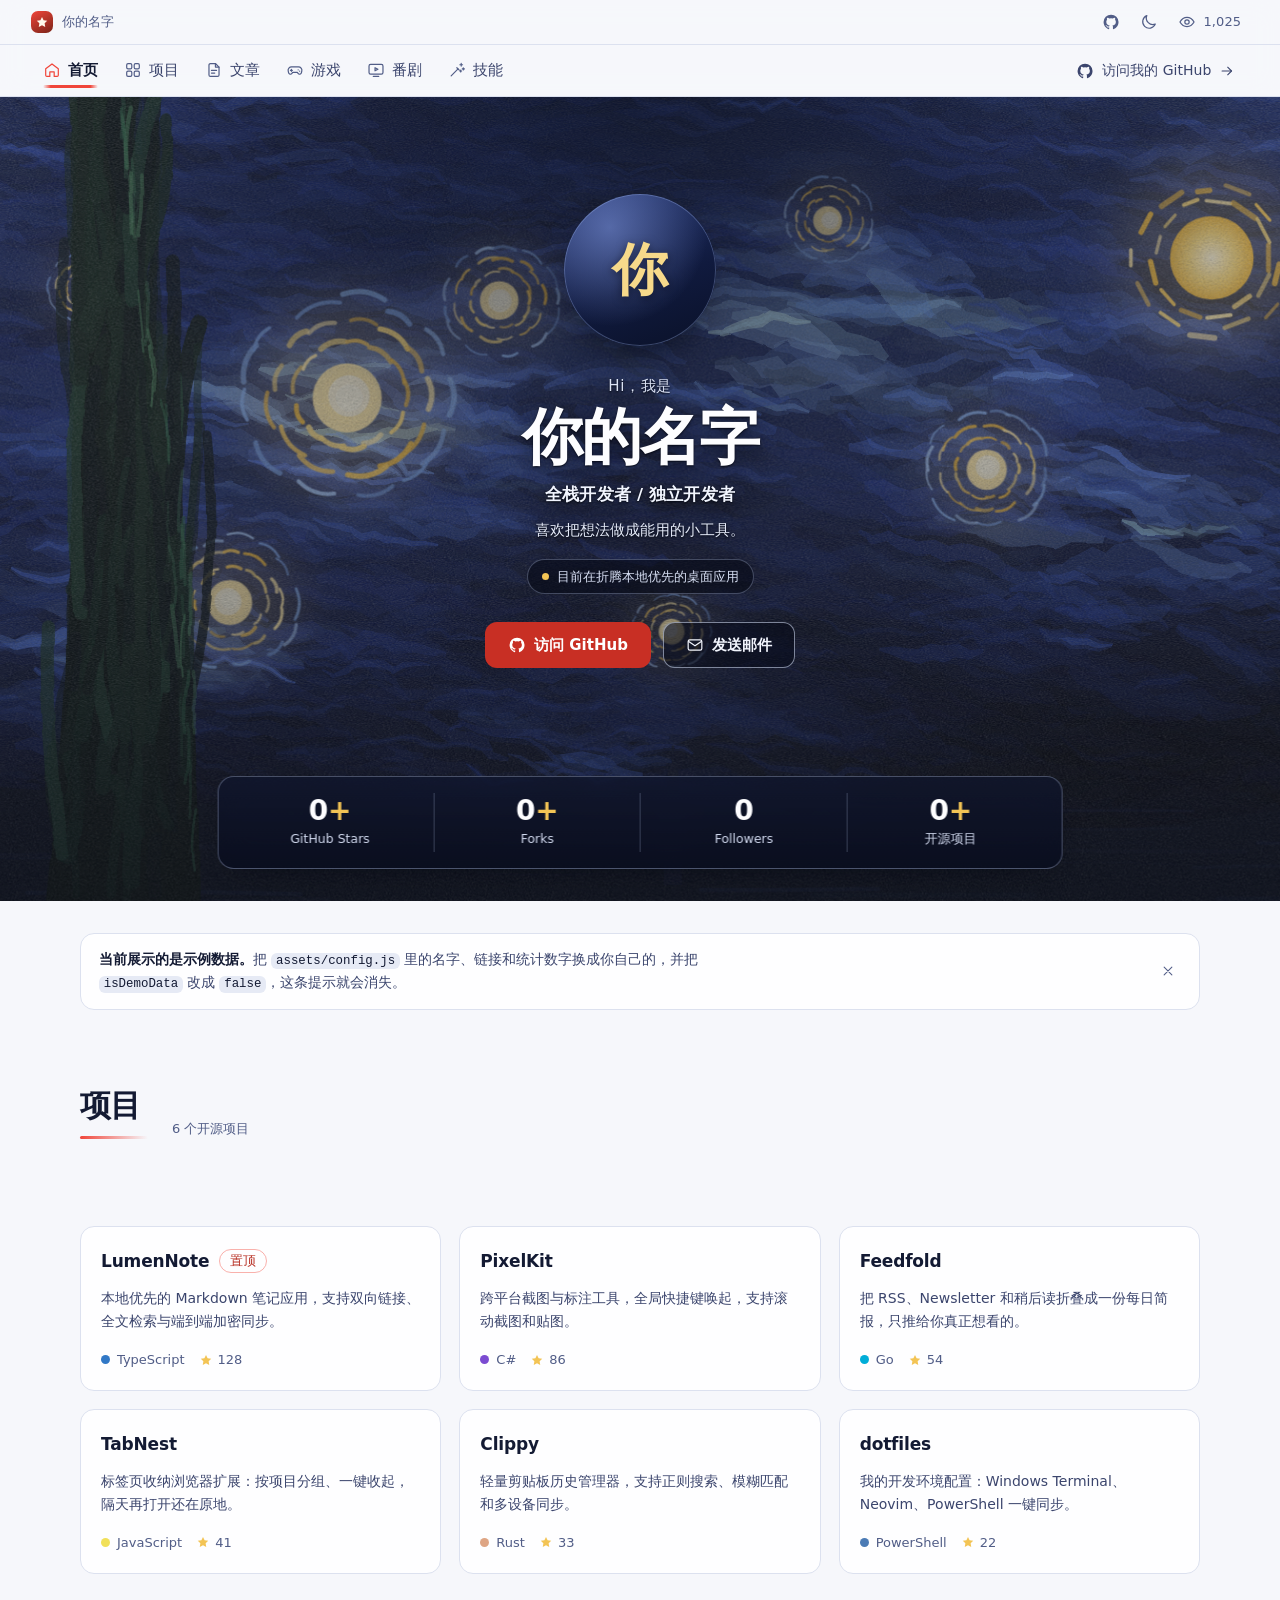
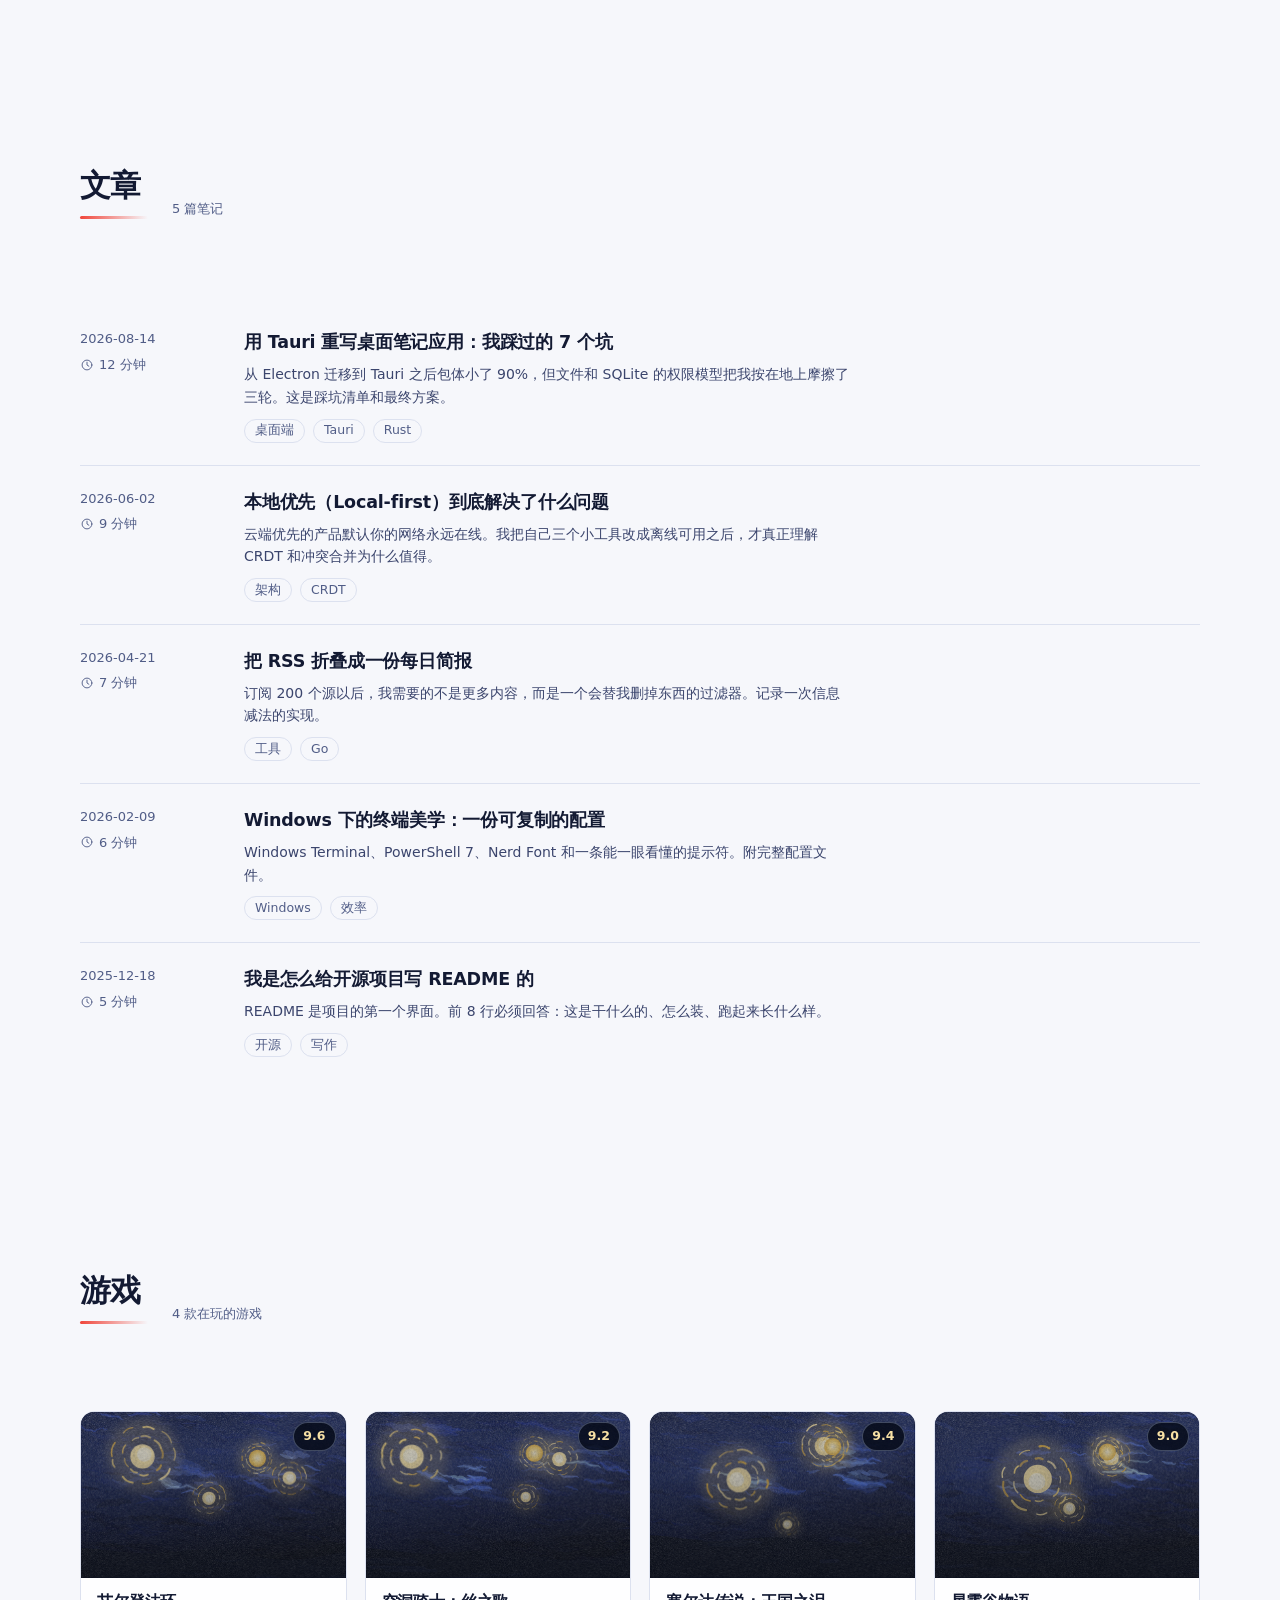
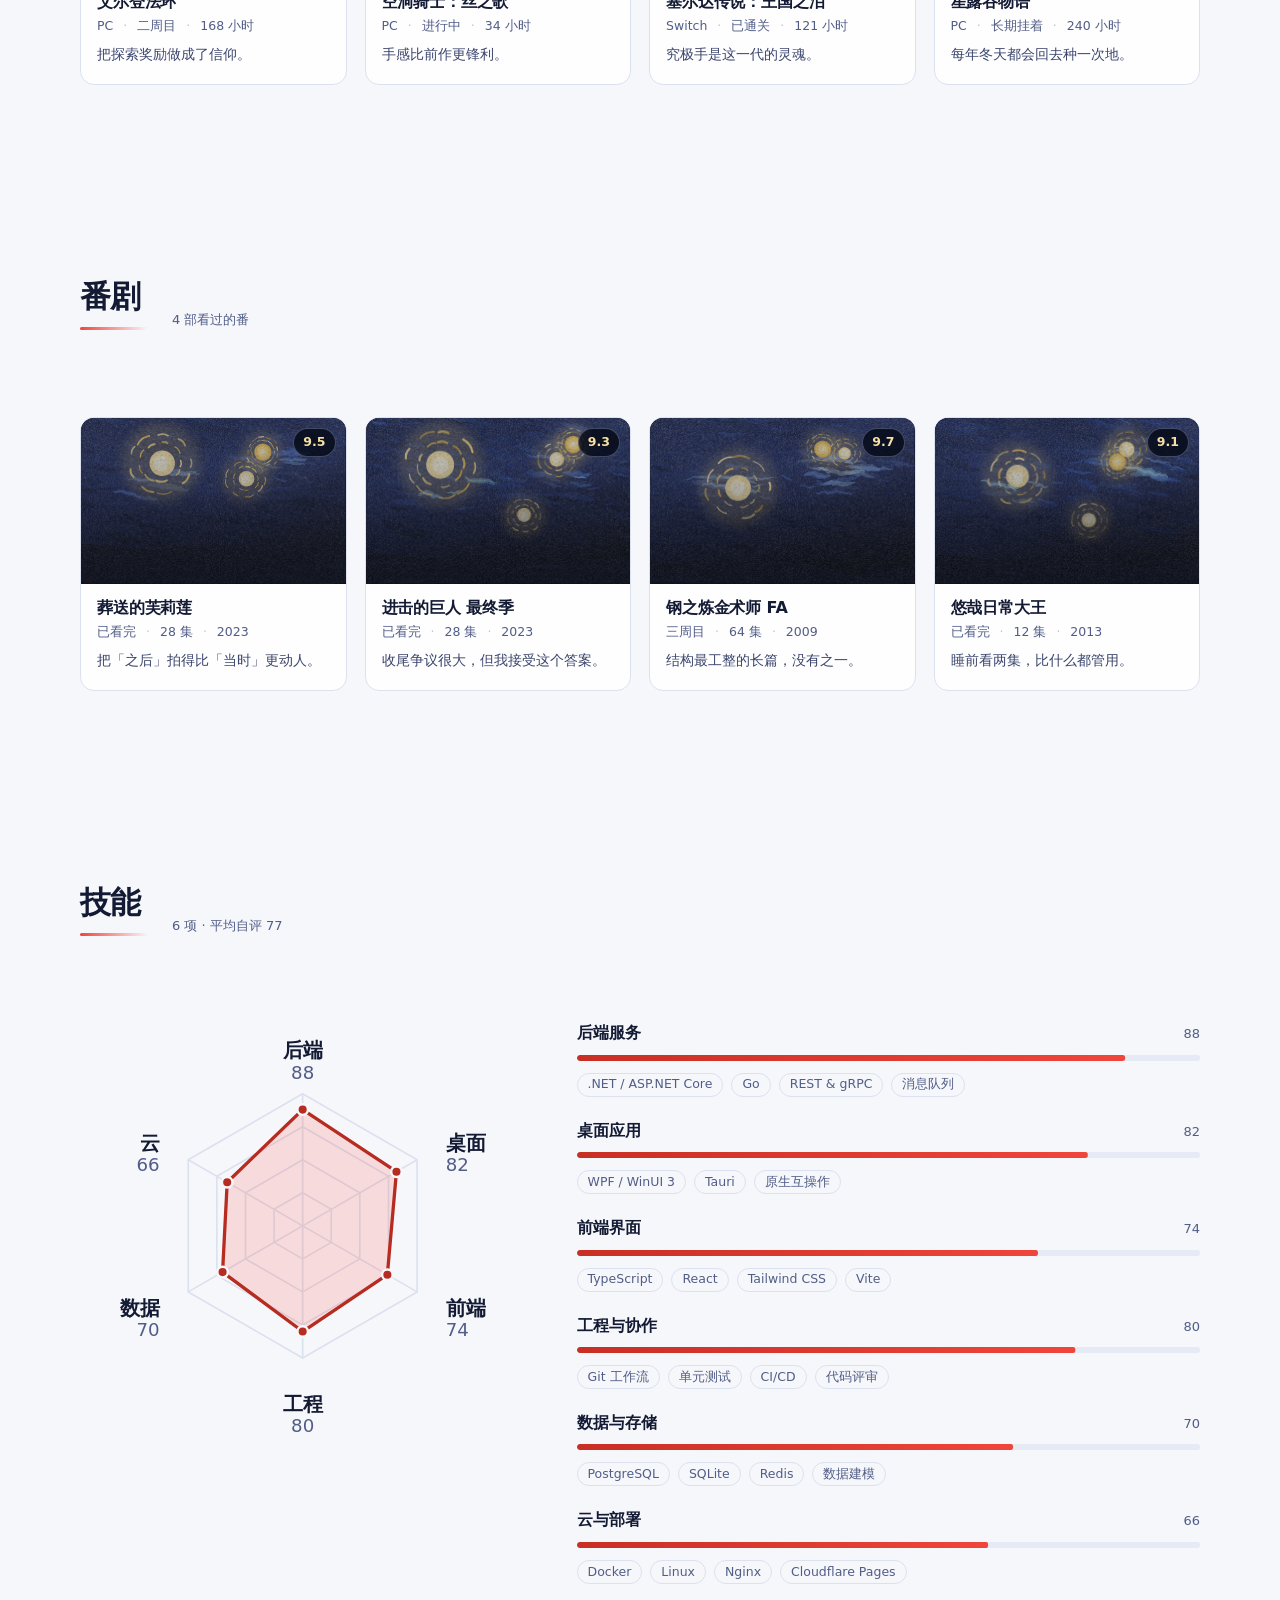
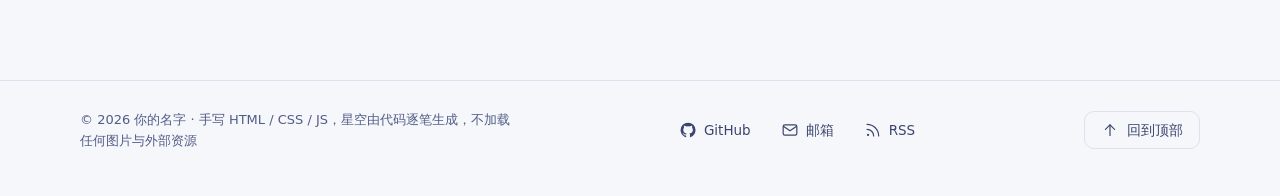
==== index.html @ f46e5209 "Add files via upload" ====
<!doctype html>
<html lang="zh-CN" data-theme="dark">
  <head>
    <meta charset="utf-8" />
    <meta name="viewport" content="width=device-width, initial-scale=1" />
    <title>你的名字 · 个人主页</title>
    <meta name="description" content="全栈开发者 / 独立开发者 · 喜欢把想法做成能用的小工具。" />
    <meta name="color-scheme" content="dark light" />
    <meta name="theme-color" content="#070c1c" />
    <link rel="icon" href="favicon.svg" type="image/svg+xml" />
    <link rel="stylesheet" href="assets/styles.css" />
    <link rel="stylesheet" href="assets/diag.css" />
    <script>
      /* 主题在样式表生效前就定下来，避免刷新时闪一下白 */
      (function () {
        try {
          var saved = window.localStorage.getItem("personal-site.theme");
          if (saved !== "light" && saved !== "dark") {
            saved = window.matchMedia("(prefers-color-scheme: light)").matches ? "light" : "dark";
          }
          document.documentElement.dataset.theme = saved;
        } catch (err) {
          document.documentElement.dataset.theme = "dark";
        }
      })();
    </script>
  </head>
  <body>
    <a class="skip-link" href="#main">跳到主要内容</a>

    <!-- ============================ 头部 ============================ -->
    <header class="header" data-header>
      <div class="header__top">
        <a class="header__brand" href="#home" data-brand></a>
        <div class="header__tools">
          <a class="tool" href="#" data-github-icon aria-label="GitHub 主页" rel="me noopener"></a>
          <button class="tool" type="button" data-theme-toggle aria-label="切换主题"></button>
          <span class="tool visitor" data-visitor></span>
          <button
            class="tool header__menu"
            type="button"
            data-menu-toggle
            aria-controls="mobile-panel"
            aria-expanded="false"
            aria-label="打开导航菜单"
          ></button>
        </div>
      </div>

      <div class="header__nav">
        <nav aria-label="主导航">
          <ul class="nav" data-nav></ul>
        </nav>
        <a class="header__cta" href="#" data-github-cta></a>
      </div>

      <div class="mobile-panel" id="mobile-panel" data-mobile-panel></div>
    </header>

    <main id="main">
      <!-- =========================== Hero =========================== -->
      <section class="hero" id="home" data-hero aria-label="个人简介">
        <div class="hero__sky" data-sky></div>

        <div class="hero__inner">
          <div class="hero__stack">
            <div class="avatar" data-hero-avatar></div>
            <p class="hero__kicker" data-hero-kicker></p>
            <h1 class="hero__name" data-hero-name></h1>
            <p class="hero__role" data-hero-role></p>
            <p class="hero__intro" data-hero-intro></p>
            <p class="hero__status" data-hero-status></p>
            <div class="hero__cta" data-hero-cta></div>
          </div>
        </div>

        <ul class="hero__stats" data-hero-stats aria-label="开源数据统计"></ul>
      </section>

      <div class="shell">
        <div class="notice" data-demo-notice></div>
      </div>

      <!-- =========================== 项目 =========================== -->
      <section class="section section--first" id="projects" aria-labelledby="projects-title">
        <div class="shell" data-reveal>
          <div class="section-head" data-projects-head></div>
          <div class="projects" data-projects></div>
        </div>
      </section>

      <!-- =========================== 文章 =========================== -->
      <section class="section" id="posts" aria-labelledby="posts-title">
        <div class="shell" data-reveal>
          <div class="section-head" data-posts-head></div>
          <ul class="posts" data-posts></ul>
        </div>
      </section>

      <!-- =========================== 游戏 =========================== -->
      <section class="section" id="games" aria-labelledby="games-title">
        <div class="shell" data-reveal>
          <div class="section-head" data-games-head></div>
          <div class="media-grid" data-games></div>
        </div>
      </section>

      <!-- =========================== 番剧 =========================== -->
      <section class="section" id="anime" aria-labelledby="anime-title">
        <div class="shell" data-reveal>
          <div class="section-head" data-anime-head></div>
          <div class="media-grid" data-anime></div>
        </div>
      </section>

      <!-- =========================== 技能 =========================== -->
      <section class="section" id="skills" aria-labelledby="skills-title">
        <div class="shell" data-reveal>
          <div class="section-head" data-skills-head></div>
          <div class="skills">
            <div class="radar-wrap">
              <div class="radar-box" data-radar></div>
              <div class="radar-tooltip" role="tooltip" data-radar-tooltip></div>
            </div>
            <ul class="skill-list" data-skills></ul>
          </div>
        </div>
      </section>
    </main>

    <!-- ============================ 页脚 ============================ -->
    <footer class="footer">
      <div class="shell footer__inner">
        <p class="footer__copy" data-footer-copy></p>
        <ul class="footer__socials" data-socials></ul>
        <button class="to-top" type="button" data-to-top></button>
      </div>
    </footer>

    <noscript>
      <p style="padding: 24px; text-align: center">
        这个页面用 JavaScript 渲染内容（星空也是实时画出来的）。请开启 JavaScript，或者直接访问
        <a href="https://github.com/simpleiiwi">GitHub</a> 联系我。
      </p>
    </noscript>

    <!-- 顺序不能变：自检 → 图标 → 数据 → 星空引擎 → 雷达图 → 路由 → 主逻辑 -->
    <script src="assets/diag.js"></script>
    <script src="assets/icons.js"></script>
    <script src="assets/config.js"></script>
    <script src="assets/sky.js"></script>
    <script src="assets/radar.js"></script>
    <script src="assets/router.js"></script>
    <script src="assets/app.js"></script>
  </body>
</html>
---- assets/styles.css ----
/* ============================================================================
 * 个人主页样式表
 * ----------------------------------------------------------------------------
 * 1. 设计令牌（深色 / 亮色两套）   5. 内容区：项目 · 文章 · 游戏番剧 · 技能
 * 2. 基础与重置                   6. 页脚
 * 3. 头部（吸顶两层）             7. 动效与响应式
 * 4. Hero（星空 + 头像 + 统计条）
 * ==========================================================================*/

/* ============================ 1. 设计令牌 ============================ */

:root {
  color-scheme: dark;

  /* 星空原色 */
  --night-950: #070c1c;
  --night-900: #0b1226;
  --night-800: #111b3a;
  --indigo-600: #1e2c66;
  --indigo-300: #7c93da;
  --star-400: #f3c455;

  /* 主色：暖红。mark 用于标记与焦点，solid 用于填充按钮，text 用于正文里的彩色文字 */
  --ember-500: #f0453a;
  --ember-solid: #d2352a;
  --ember-text: #ff867b;

  /* 深色主题下的语义色 */
  --bg: var(--night-950);
  --bg-raised: var(--night-900);
  --surface: rgba(17, 27, 58, 0.62);
  --surface-solid: var(--night-800);
  --track: rgba(124, 147, 218, 0.18);
  --line: rgba(124, 147, 218, 0.2);
  --line-strong: rgba(124, 147, 218, 0.38);
  --text: #eef2fc;
  --text-2: #c6d0e8;
  --text-3: #99a5c7;
  --accent: var(--ember-500);
  --accent-solid: var(--ember-solid);
  --accent-text: var(--ember-text);
  --on-accent: #ffffff;
  --glass: linear-gradient(180deg, rgba(14, 21, 47, 0.6), rgba(8, 13, 30, 0.74));
  --glass-line: rgba(163, 184, 236, 0.3);
  --hairline: rgba(163, 184, 236, 0.22);
  --shadow-lift: 0 16px 32px -22px rgba(2, 5, 14, 0.95);
  --header-bg: rgba(7, 12, 28, 0.86);

  /* 字体：中文走系统字体栈，英文数字走几何无衬线。不加载任何字体文件。 */
  --font-sans: system-ui, -apple-system, "Segoe UI", "PingFang SC", "Hiragino Sans GB", "Microsoft YaHei",
    "Noto Sans CJK SC", sans-serif;
  --font-display: "Bahnschrift", "Segoe UI Variable Display", "Avenir Next", "Century Gothic", "Futura",
    var(--font-sans);
  --font-mono: ui-monospace, "Cascadia Code", "SFMono-Regular", Consolas, "Liberation Mono", monospace;

  --header-top-h: 44px;
  --header-nav-h: 52px;
  --header-h: 96px;
  --shell: 1200px;
  --gutter: clamp(18px, 3.4vw, 40px);
  --radius-card: 14px;
  --radius-bar: 16px;
  --radius-ctrl: 12px;
  --ease: cubic-bezier(0.22, 0.61, 0.36, 1);
  --dur: 0.24s;
}

[data-theme="light"] {
  color-scheme: light;

  --bg: #f6f7fb;
  --bg-raised: #ffffff;
  --surface: rgba(255, 255, 255, 0.9);
  --surface-solid: #ffffff;
  --track: #e6eaf5;
  --line: #dce1ef;
  --line-strong: #bcc5dd;
  --text: #131a33;
  --text-2: #3b456d;
  --text-3: #515d87;
  --ember-solid: #c82f24;
  --ember-text: #b62c20;
  --accent-text: var(--ember-text);
  --on-accent: #ffffff;
  --glass: linear-gradient(180deg, rgba(16, 22, 45, 0.72), rgba(9, 13, 30, 0.82));
  --glass-line: rgba(190, 205, 240, 0.34);
  --hairline: rgba(19, 26, 51, 0.1);
  --shadow-lift: 0 16px 30px -24px rgba(19, 26, 51, 0.55);
  --header-bg: rgba(246, 247, 251, 0.88);
}

/* ============================ 2. 基础与重置 ============================ */

*,
*::before,
*::after {
  box-sizing: border-box;
}

html {
  scroll-padding-top: calc(var(--header-h) + 16px);
  -webkit-text-size-adjust: 100%;
  scrollbar-color: var(--line-strong) transparent;
}

@media (prefers-reduced-motion: no-preference) {
  html {
    scroll-behavior: smooth;
  }
}

body {
  margin: 0;
  background: var(--bg);
  color: var(--text);
  font-family: var(--font-sans);
  font-size: 16px;
  line-height: 1.65;
  -webkit-font-smoothing: antialiased;
  overflow-x: hidden;
}

body.is-nav-open {
  overflow: hidden;
}

h1,
h2,
h3,
h4 {
  margin: 0;
  line-height: 1.25;
  text-wrap: balance;
}

p {
  margin: 0;
}

ul,
ol {
  margin: 0;
  padding: 0;
  list-style: none;
}

a {
  color: inherit;
  text-decoration: none;
}

img {
  max-width: 100%;
  height: auto;
  display: block;
}

button {
  font: inherit;
  color: inherit;
  background: none;
  border: 0;
  padding: 0;
  cursor: pointer;
}

svg {
  display: block;
}

code {
  font-family: var(--font-mono);
  font-size: 0.92em;
  padding: 0.1em 0.38em;
  border-radius: 6px;
  background: var(--track);
  color: var(--text);
}

.icon {
  flex: none;
}

.sr-only {
  position: absolute;
  width: 1px;
  height: 1px;
  padding: 0;
  margin: -1px;
  overflow: hidden;
  clip-path: inset(50%);
  white-space: nowrap;
}

.shell {
  width: 100%;
  max-width: var(--shell);
  margin-inline: auto;
  padding-inline: var(--gutter);
}

/* 跳转链接：键盘用户的第一个 Tab 落点 */
.skip-link {
  position: absolute;
  top: 8px;
  left: 8px;
  z-index: 999;
  padding: 10px 16px;
  border-radius: 10px;
  background: var(--accent-solid);
  color: var(--on-accent);
  font-size: 14px;
  font-weight: 600;
  transform: translateY(-160%);
  transition: transform 0.2s var(--ease);
}

.skip-link:focus-visible {
  transform: translateY(0);
}

/* 浏览器自带的那几处表面，也按这套色板来 */
::selection {
  background: rgba(240, 69, 58, 0.3);
  color: var(--text);
}

:focus-visible {
  outline: 2px solid var(--accent);
  outline-offset: 3px;
  border-radius: 6px;
}

::-webkit-scrollbar {
  width: 12px;
  height: 12px;
}

::-webkit-scrollbar-track {
  background: transparent;
}

::-webkit-scrollbar-thumb {
  background: var(--line-strong);
  border: 3px solid transparent;
  background-clip: content-box;
  border-radius: 999px;
}

::-webkit-scrollbar-thumb:hover {
  background: var(--accent);
  background-clip: content-box;
}

/* ======================== 3. 头部（吸顶两层） ======================== */

.header {
  position: sticky;
  top: 0;
  z-index: 60;
  /* 用 grid-template-rows 收起第一层：这比动 height 少一次整页重排 */
  display: grid;
  grid-template-rows: var(--header-top-h) var(--header-nav-h);
  background: var(--header-bg);
  backdrop-filter: blur(14px) saturate(1.3);
  -webkit-backdrop-filter: blur(14px) saturate(1.3);
  border-bottom: 1px solid var(--line);
  transition: grid-template-rows var(--dur) var(--ease);
}

.header__top {
  display: flex;
  align-items: center;
  gap: 16px;
  height: 100%;
  min-height: 0;
  padding-inline: clamp(16px, 2.4vw, 32px);
  overflow: hidden;
  transition: opacity var(--dur) var(--ease), visibility var(--dur) var(--ease);
}

.header__brand {
  display: inline-flex;
  align-items: center;
  gap: 9px;
  min-width: 0;
  color: var(--text-3);
  font-size: 13px;
  transition: color var(--dur) var(--ease);
}

.header__brand:hover {
  color: var(--text);
}

.brand__mark {
  display: grid;
  place-items: center;
  width: 22px;
  height: 22px;
  border-radius: 7px;
  background: linear-gradient(150deg, var(--ember-500), #7a2418);
  color: #fff9ec;
}

.brand__name {
  white-space: nowrap;
  overflow: hidden;
  text-overflow: ellipsis;
}

.header__tools {
  display: flex;
  align-items: center;
  gap: 4px;
  margin-left: auto;
}

.tool {
  display: inline-flex;
  align-items: center;
  justify-content: center;
  gap: 7px;
  height: 34px;
  min-width: 34px;
  padding-inline: 8px;
  border-radius: 10px;
  color: var(--text-3);
  transition: color var(--dur) var(--ease), background-color var(--dur) var(--ease);
}

.tool:hover {
  color: var(--text);
  background: var(--track);
}

.visitor {
  font-size: 13px;
  font-variant-numeric: tabular-nums;
}

.visitor__count {
  letter-spacing: 0.01em;
}

.header__nav {
  display: flex;
  align-items: center;
  gap: 20px;
  height: 100%;
  min-height: 0;
  padding-inline: clamp(16px, 2.4vw, 32px);
  border-top: 1px solid var(--line);
}

.nav {
  display: flex;
  align-items: center;
  gap: 2px;
}

.nav__link {
  position: relative;
  display: inline-flex;
  align-items: center;
  gap: 7px;
  padding: 9px 12px;
  border-radius: 10px;
  color: var(--text-2);
  font-size: 14.5px;
  transition: color var(--dur) var(--ease), background-color var(--dur) var(--ease);
}

.nav__link .icon {
  color: var(--text-3);
  transition: color var(--dur) var(--ease);
}

.nav__link:hover {
  color: var(--text);
  background: var(--track);
}

.nav__link.is-current {
  color: var(--text);
  font-weight: 600;
}

.nav__link.is-current .icon {
  color: var(--accent);
}

/* 当前项的短下划线：两端渐隐，像一笔带过的笔锋 */
.nav__link::after {
  content: "";
  position: absolute;
  left: 12px;
  right: 12px;
  bottom: 3px;
  height: 3px;
  border-radius: 2px;
  background: linear-gradient(90deg, transparent, var(--accent) 14%, var(--accent) 86%, transparent);
  transform: scaleX(0);
  transform-origin: center;
  transition: transform 0.28s var(--ease);
}

.nav__link.is-current::after {
  transform: scaleX(1);
}

.header__cta {
  display: inline-flex;
  align-items: center;
  gap: 8px;
  margin-left: auto;
  padding: 8px 14px;
  border-radius: 10px;
  color: var(--text-2);
  font-size: 14px;
  transition: color var(--dur) var(--ease), background-color var(--dur) var(--ease);
}

.header__cta:hover {
  color: var(--text);
  background: var(--track);
}

.header__cta .icon:last-child {
  transition: transform var(--dur) var(--ease);
}

.header__cta:hover .icon:last-child {
  transform: translateX(3px);
}

/* 汉堡按钮与移动端面板：桌面端完全不存在 */
.header__menu {
  display: none;
}

.mobile-panel {
  display: none;
}

/* 向下滚动时收起第一层，向上滚回来 —— 只在滚过首屏之后发生 */
.header.is-condensed .header__top {
  opacity: 0;
  /* 收起来之后不能再被 Tab 焦点命中 */
  visibility: hidden;
}

.header.is-condensed {
  grid-template-rows: 0px var(--header-nav-h);
}

/* ============================== 4. Hero ============================== */

.hero {
  position: relative;
  isolation: isolate;
  min-height: calc(100svh - var(--header-h));
  display: flex;
  align-items: center;
  justify-content: center;
  overflow: hidden;
  background: var(--night-950);
}

.hero__sky {
  position: absolute;
  inset: 0;
  z-index: 0;
}

.hero__sky .sky {
  width: 100%;
  height: 100%;
  display: block;
}

/* 首屏「被画出来」的那一下：整幅画先显影，文字再一级级浮上来。
   动画挂在 .sky 这个整体元素上（只走合成层），不去动内部的滤镜图层，
   所以在 1000+ 条笔触的情况下也不会掉帧。默认状态全部可见。 */
.hero.is-painted .sky {
  animation: sky-in 1.4s var(--ease) both;
}

.hero.is-painted .hero__stack > * {
  animation: rise-in 0.7s var(--ease) both;
}

.hero.is-painted .avatar {
  animation-delay: 0.14s;
}

.hero.is-painted .hero__kicker {
  animation-delay: 0.24s;
}

.hero.is-painted .hero__name {
  animation-delay: 0.32s;
}

.hero.is-painted .hero__role {
  animation-delay: 0.4s;
}

.hero.is-painted .hero__intro {
  animation-delay: 0.46s;
}

.hero.is-painted .hero__status {
  animation-delay: 0.52s;
}

.hero.is-painted .hero__cta {
  animation-delay: 0.58s;
}

.hero.is-painted .hero__stats {
  animation: rise-in 0.7s var(--ease) 0.72s both;
}

@keyframes sky-in {
  from {
    opacity: 0;
    transform: scale(1.06);
  }
  to {
    opacity: 1;
    transform: none;
  }
}

@keyframes rise-in {
  from {
    opacity: 0;
    transform: translateY(16px);
  }
  to {
    opacity: 1;
    transform: none;
  }
}

.hero__inner {
  position: relative;
  z-index: 2;
  width: 100%;
  max-width: 760px;
  padding: 64px var(--gutter) 200px;
  text-align: center;
}

.hero__stack {
  display: flex;
  flex-direction: column;
  align-items: center;
}

.avatar {
  position: relative;
  width: 152px;
  height: 152px;
  border-radius: 50%;
  display: grid;
  place-items: center;
  overflow: hidden;
  background: radial-gradient(circle at 30% 22%, rgba(124, 147, 218, 0.6), rgba(124, 147, 218, 0) 62%),
    linear-gradient(160deg, #24356f, #101a3e 58%, #0a1128);
  box-shadow: 0 18px 40px -18px rgba(2, 5, 14, 0.9), inset 0 0 0 1px rgba(163, 184, 236, 0.32);
}

.avatar::after {
  content: "";
  position: absolute;
  inset: -14px;
  border-radius: 50%;
  border: 1.5px dashed rgba(238, 244, 255, 0.72);
  pointer-events: none;
}

.avatar img {
  width: 100%;
  height: 100%;
  object-fit: cover;
}

.avatar__initial {
  font-family: var(--font-display);
  font-size: 56px;
  font-weight: 600;
  color: #f6d98a;
  text-shadow: 0 2px 10px rgba(3, 6, 16, 0.55);
}

.hero__kicker {
  margin-top: 28px;
  color: #dde4f6;
  font-size: 15px;
  letter-spacing: 0.04em;
  text-shadow: 0 1px 2px rgba(3, 6, 16, 0.95), 0 6px 20px rgba(3, 6, 16, 0.7);
}

.hero__name {
  margin-top: 6px;
  font-family: var(--font-display);
  font-size: clamp(2.5rem, 4.8vw, 4.5rem);
  font-weight: 800;
  letter-spacing: -0.03em;
  line-height: 1.04;
  color: #fdfdff;
  text-shadow: 0 1px 2px rgba(3, 6, 16, 0.9), 0 6px 30px rgba(3, 6, 16, 0.8);
}

.hero__role {
  margin-top: 12px;
  color: #f2f6ff;
  font-size: clamp(1rem, 1.3vw, 1.125rem);
  font-weight: 600;
  letter-spacing: 0.01em;
  text-shadow: 0 1px 2px rgba(3, 6, 16, 0.95), 0 6px 20px rgba(3, 6, 16, 0.75);
}

.hero__intro {
  margin-top: 10px;
  max-width: 46ch;
  color: #e6ecfa;
  font-size: 15px;
  text-shadow: 0 1px 2px rgba(3, 6, 16, 0.95), 0 5px 18px rgba(3, 6, 16, 0.75);
}

.hero__status {
  display: inline-flex;
  align-items: center;
  gap: 8px;
  margin-top: 16px;
  padding: 6px 14px;
  border-radius: 999px;
  background: rgba(6, 10, 24, 0.58);
  border: 1px solid rgba(190, 205, 240, 0.3);
  color: #d8e0f4;
  font-size: 13px;
}

.status-dot {
  width: 7px;
  height: 7px;
  border-radius: 50%;
  background: var(--star-400);
}

.hero__cta {
  display: flex;
  flex-wrap: wrap;
  justify-content: center;
  gap: 12px;
  margin-top: 28px;
}

.btn {
  display: inline-flex;
  align-items: center;
  justify-content: center;
  gap: 8px;
  height: 46px;
  padding-inline: 22px;
  border-radius: var(--radius-ctrl);
  border: 1px solid transparent;
  font-size: 15px;
  font-weight: 600;
  transition: transform var(--dur) var(--ease), background-color var(--dur) var(--ease),
    border-color var(--dur) var(--ease), box-shadow var(--dur) var(--ease);
}

.btn:hover {
  transform: translateY(-2px);
}

.btn--primary {
  background: var(--accent-solid);
  color: var(--on-accent);
}

.btn--primary:hover {
  background: var(--ember-500);
}

.btn--ghost {
  background: rgba(6, 10, 24, 0.56);
  border-color: rgba(214, 224, 248, 0.56);
  color: #f2f5fd;
}

.btn--ghost:hover {
  background: rgba(6, 10, 24, 0.74);
  border-color: rgba(232, 238, 252, 0.85);
}

/* 统计条：整个页面唯一的一处玻璃拟态，用来在油画上把数字读清楚 */
.hero__stats {
  position: absolute;
  left: 50%;
  bottom: clamp(24px, 3.6vh, 52px);
  z-index: 3;
  /* 用独立的 translate 属性做居中，把 transform 留给入场动画 */
  translate: -50% 0;
  width: min(880px, 66%);
  padding: 16px 8px;
  border-radius: var(--radius-bar);
  border: 1px solid var(--glass-line);
  background: var(--glass);
  backdrop-filter: blur(16px) saturate(1.35);
  -webkit-backdrop-filter: blur(16px) saturate(1.35);
  box-shadow: 0 14px 30px -22px rgba(2, 5, 14, 0.95);
  display: grid;
  grid-template-columns: repeat(4, minmax(0, 1fr));
}

.stat {
  display: flex;
  flex-direction: column;
  align-items: center;
  gap: 2px;
  padding: 2px 10px;
}

.stat + .stat {
  border-left: 1px solid rgba(190, 205, 240, 0.26);
}

.stat__value {
  font-family: var(--font-display);
  font-size: clamp(1.5rem, 2.2vw, 1.9rem);
  font-weight: 800;
  line-height: 1.15;
  color: #fdfdff;
  font-variant-numeric: tabular-nums;
  letter-spacing: -0.01em;
}

.stat__suffix {
  color: var(--star-400);
}

.stat__label {
  font-size: 12.5px;
  color: #d3dbf0;
}

/* 示例数据提示条 */
.notice {
  display: flex;
  align-items: center;
  gap: 16px;
  margin-top: 32px;
  padding: 14px 16px 14px 18px;
  border: 1px solid var(--line);
  border-radius: var(--radius-card);
  background: var(--surface);
  color: var(--text-2);
  font-size: 13.5px;
}

.notice p {
  max-width: 78ch;
}

.notice strong {
  color: var(--text);
}

.notice__close {
  flex: none;
  display: grid;
  place-items: center;
  width: 30px;
  height: 30px;
  margin-left: auto;
  border-radius: 9px;
  color: var(--text-3);
  transition: color var(--dur) var(--ease), background-color var(--dur) var(--ease);
}

.notice__close:hover {
  color: var(--text);
  background: var(--track);
}

/* ============================ 5. 内容区 ============================ */

.section {
  padding-block: clamp(60px, 7.5vw, 104px);
}

.section--first {
  padding-top: clamp(48px, 6vw, 76px);
}

.section-head {
  display: flex;
  align-items: flex-end;
  justify-content: space-between;
  gap: 24px;
  margin-bottom: clamp(26px, 3.4vw, 44px);
}

.section-head h2 {
  font-size: clamp(1.55rem, 2.4vw, 2.1rem);
  font-weight: 800;
  letter-spacing: -0.02em;
}

/* 每节只有一笔：短横线，右端渐隐 */
.brush-rule {
  display: block;
  width: 68px;
  height: 3px;
  margin-top: 12px;
  border-radius: 2px;
  background: linear-gradient(90deg, var(--accent), rgba(240, 69, 58, 0));
}

.section-meta {
  color: var(--text-3);
  font-size: 13px;
  font-variant-numeric: tabular-nums;
  white-space: nowrap;
}

/* ------------------------------ 标签 ------------------------------ */

.tag {
  display: inline-flex;
  align-items: center;
  height: 24px;
  padding-inline: 10px;
  border-radius: 999px;
  border: 1px solid var(--line);
  color: var(--text-3);
  font-size: 12.5px;
  white-space: nowrap;
}

.tag--accent {
  border-color: rgba(240, 69, 58, 0.42);
  color: var(--accent-text);
}

/* ------------------------------ 项目 ------------------------------ */

.projects {
  display: grid;
  grid-template-columns: repeat(3, minmax(0, 1fr));
  gap: 18px;
}

.project {
  display: flex;
  flex-direction: column;
  gap: 12px;
  padding: 20px;
  border: 1px solid var(--line);
  border-radius: var(--radius-card);
  background: var(--surface);
  transition: transform var(--dur) var(--ease), border-color var(--dur) var(--ease),
    box-shadow var(--dur) var(--ease), background-color var(--dur) var(--ease);
}

.project:hover {
  transform: translateY(-3px);
  border-color: var(--line-strong);
  box-shadow: var(--shadow-lift);
}

.project__head {
  display: flex;
  align-items: center;
  gap: 10px;
}

.project__name {
  font-size: 17px;
  font-weight: 700;
  letter-spacing: -0.01em;
}

.project__open {
  display: grid;
  place-items: center;
  margin-left: auto;
  color: var(--text-3);
  opacity: 0;
  transform: translate(-3px, 3px);
  transition: opacity var(--dur) var(--ease), transform var(--dur) var(--ease), color var(--dur) var(--ease);
}

.project:hover .project__open,
.project:focus-visible .project__open {
  opacity: 1;
  transform: translate(0, 0);
  color: var(--accent);
}

.project__desc {
  color: var(--text-2);
  font-size: 14px;
  line-height: 1.62;
}

.project__foot {
  display: flex;
  align-items: center;
  gap: 14px;
  margin-top: auto;
  padding-top: 4px;
  color: var(--text-3);
  font-size: 13px;
}

.lang {
  display: inline-flex;
  align-items: center;
  gap: 7px;
}

.lang__dot {
  width: 9px;
  height: 9px;
  border-radius: 50%;
}

.count {
  display: inline-flex;
  align-items: center;
  gap: 5px;
  font-variant-numeric: tabular-nums;
}

.count__icon {
  color: var(--star-400);
}

/* ------------------------------ 文章 ------------------------------ */

.posts {
  display: flex;
  flex-direction: column;
}

.posts > li + li {
  border-top: 1px solid var(--line);
}

.post {
  display: grid;
  grid-template-columns: 136px minmax(0, 1fr);
  gap: 28px;
  padding: 22px 12px 22px 0;
  border-radius: var(--radius-card);
  transition: background-color var(--dur) var(--ease), transform var(--dur) var(--ease);
}

.post:hover {
  background: var(--surface);
  transform: translateX(8px);
}

.post__date {
  display: flex;
  flex-direction: column;
  gap: 4px;
  color: var(--text-3);
  font-size: 13px;
  font-variant-numeric: tabular-nums;
}

.post__reading {
  display: inline-flex;
  align-items: center;
  gap: 5px;
}

.post__body {
  display: flex;
  flex-direction: column;
  gap: 6px;
  min-width: 0;
}

.post__title {
  display: flex;
  align-items: center;
  gap: 10px;
  font-size: 17.5px;
  font-weight: 700;
  letter-spacing: -0.01em;
  color: var(--text);
}

.post__arrow {
  color: var(--text-3);
  opacity: 0;
  transform: translateX(-4px);
  transition: opacity var(--dur) var(--ease), transform var(--dur) var(--ease), color var(--dur) var(--ease);
}

.post:hover .post__arrow {
  opacity: 1;
  transform: translateX(0);
  color: var(--accent);
}

.post__summary {
  max-width: 68ch;
  color: var(--text-2);
  font-size: 14px;
  line-height: 1.62;
}

.post__tags {
  display: flex;
  flex-wrap: wrap;
  gap: 8px;
  margin-top: 4px;
}

/* --------------------------- 游戏 / 番剧 --------------------------- */

.media-grid {
  display: grid;
  grid-template-columns: repeat(4, minmax(0, 1fr));
  gap: 18px;
}

.media-card {
  display: flex;
  flex-direction: column;
  border: 1px solid var(--line);
  border-radius: var(--radius-card);
  background: var(--surface);
  overflow: hidden;
  transition: transform var(--dur) var(--ease), border-color var(--dur) var(--ease),
    box-shadow var(--dur) var(--ease);
}

.media-card:hover {
  transform: translateY(-3px);
  border-color: var(--line-strong);
  box-shadow: var(--shadow-lift);
}

.media-card__cover {
  position: relative;
  aspect-ratio: 8 / 5;
  background: #0a1128;
  overflow: hidden;
}

.cover {
  position: absolute;
  inset: 0;
}

.cover .sky {
  width: 100%;
  height: 100%;
  display: block;
}

.media-card__rating {
  position: absolute;
  top: 10px;
  right: 10px;
  padding: 3px 9px;
  border-radius: 999px;
  background: rgba(6, 10, 24, 0.82);
  border: 1px solid rgba(190, 205, 240, 0.3);
  color: #f7e0a4;
  font-family: var(--font-display);
  font-size: 12.5px;
  font-weight: 700;
  font-variant-numeric: tabular-nums;
}

.media-card__body {
  display: flex;
  flex-direction: column;
  gap: 4px;
  padding: 14px 16px 18px;
}

.media-card__name {
  font-size: 16px;
  font-weight: 700;
  letter-spacing: -0.01em;
}

.media-card__facts {
  display: flex;
  flex-wrap: wrap;
  gap: 4px 10px;
  color: var(--text-3);
  font-size: 12.5px;
  font-variant-numeric: tabular-nums;
}

.media-card__facts span + span::before {
  content: "·";
  margin-right: 10px;
  color: var(--line-strong);
}

.media-card__note {
  margin-top: 4px;
  color: var(--text-2);
  font-size: 13.5px;
  line-height: 1.6;
}

/* ------------------------------- 技能 ------------------------------- */

.skills {
  display: grid;
  grid-template-columns: minmax(280px, 5fr) 7fr;
  gap: clamp(28px, 4vw, 56px);
  align-items: start;
}

.radar-wrap {
  position: relative;
  padding: 8px;
}

.radar-box {
  position: relative;
}

.radar {
  width: 100%;
  height: auto;
  display: block;
}

.radar-ring {
  fill: none;
  stroke: var(--line);
  stroke-width: 1;
}

.radar-spoke {
  stroke: var(--line);
  stroke-width: 1;
  transition: stroke var(--dur) var(--ease);
}

.radar-spoke.is-active {
  stroke: var(--accent);
}

.radar-area {
  fill: var(--accent);
  fill-opacity: 0.16;
  stroke: var(--accent-text);
  stroke-width: 2;
  stroke-linejoin: round;
}

.radar-dot {
  fill: var(--accent-text);
  stroke: var(--bg);
  stroke-width: 1.5;
  transition: r var(--dur) var(--ease);
}

.radar-dot.is-active {
  r: 5;
}

.radar-label {
  fill: var(--text);
  font-family: var(--font-sans);
  font-size: 12px;
  font-weight: 600;
}

.radar-value {
  fill: var(--text-3);
  font-family: var(--font-display);
  font-size: 11px;
  font-variant-numeric: tabular-nums;
}

/* 每个顶点上盖一个真按钮：鼠标悬停与键盘 Tab 走同一套高亮 */
.radar-hit {
  position: absolute;
  width: 32px;
  height: 32px;
  margin: -16px 0 0 -16px;
  border-radius: 50%;
  background: transparent;
}

.radar-hit:focus-visible {
  outline: 2px solid var(--accent);
  outline-offset: 0;
}

.radar-tooltip {
  position: absolute;
  z-index: 4;
  transform: translate(-50%, -142%);
  padding: 6px 11px;
  border-radius: 9px;
  border: 1px solid var(--line-strong);
  background: var(--surface-solid);
  color: var(--text);
  font-size: 12.5px;
  font-variant-numeric: tabular-nums;
  white-space: nowrap;
  pointer-events: none;
  opacity: 0;
  transition: opacity 0.16s var(--ease);
}

.radar-tooltip.is-visible {
  opacity: 1;
}

.skill-list {
  display: flex;
  flex-direction: column;
  gap: 24px;
}

.skill__head {
  display: flex;
  align-items: baseline;
  justify-content: space-between;
  gap: 12px;
}

.skill__name {
  font-size: 16px;
  font-weight: 700;
}

.skill__level {
  color: var(--text-3);
  font-family: var(--font-display);
  font-size: 13px;
  font-variant-numeric: tabular-nums;
}

.meter {
  height: 6px;
  margin-top: 10px;
  border-radius: 999px;
  background: var(--track);
  overflow: hidden;
}

.meter__fill {
  display: block;
  width: 100%;
  height: 100%;
  border-radius: 999px;
  background: linear-gradient(90deg, var(--accent-solid), var(--ember-500));
  transform: scaleX(0);
  transform-origin: left center;
  transition: transform 0.9s var(--ease);
}

.meter__fill.is-filled {
  transform: scaleX(var(--scale, 0));
}

.skill__tags {
  display: flex;
  flex-wrap: wrap;
  gap: 8px;
  margin-top: 12px;
}

/* ============================== 6. 页脚 ============================== */

.footer {
  border-top: 1px solid var(--line);
  padding-block: 28px 44px;
}

.footer__inner {
  display: flex;
  flex-wrap: wrap;
  align-items: center;
  justify-content: space-between;
  gap: 18px 28px;
}

.footer__copy {
  max-width: 52ch;
  color: var(--text-3);
  font-size: 13px;
}

.footer__socials {
  display: flex;
  flex-wrap: wrap;
  align-items: center;
  gap: 6px;
}

.social {
  display: inline-flex;
  align-items: center;
  gap: 7px;
  padding: 8px 12px;
  border-radius: 10px;
  color: var(--text-2);
  font-size: 13.5px;
  transition: color var(--dur) var(--ease), background-color var(--dur) var(--ease);
}

.social:hover {
  color: var(--text);
  background: var(--track);
}

.to-top {
  display: inline-flex;
  align-items: center;
  gap: 8px;
  height: 38px;
  padding-inline: 16px;
  border-radius: 10px;
  border: 1px solid var(--line);
  color: var(--text-2);
  font-size: 13.5px;
  transition: color var(--dur) var(--ease), border-color var(--dur) var(--ease),
    background-color var(--dur) var(--ease), transform var(--dur) var(--ease);
}

.to-top:hover {
  color: var(--text);
  border-color: var(--line-strong);
  background: var(--track);
  transform: translateY(-2px);
}

/* ========================= 7. 动效与响应式 ========================= */

/* 滚动进入：统一一种淡入上移，只跑一次 */
[data-reveal] {
  opacity: 0;
  transform: translateY(18px);
  transition: opacity 0.62s var(--ease), transform 0.62s var(--ease);
}

[data-reveal].is-visible {
  opacity: 1;
  transform: none;
}

@media (max-width: 1180px) {
  .projects {
    grid-template-columns: repeat(2, minmax(0, 1fr));
  }

  .hero__stats {
    width: min(760px, 78%);
  }
}

@media (max-width: 1024px) {
  .hero__stats {
    width: min(700px, 84%);
  }

  .skills {
    gap: 32px;
  }
}

/* ---- 移动端导航：两层合成一层，导航项与 GitHub 入口收进面板 ---- */
@media (max-width: 880px) {
  :root {
    --header-h: 56px;
    --header-top-h: 56px;
  }

  .header__nav {
    display: none;
  }

  .header__menu {
    display: inline-flex;
  }

  .mobile-panel {
    display: block;
    position: fixed;
    top: var(--header-h);
    left: 0;
    right: 0;
    max-height: calc(100svh - var(--header-h));
    overflow-y: auto;
    padding: 14px clamp(16px, 4vw, 28px) 24px;
    background: var(--bg-raised);
    border-bottom: 1px solid var(--line);
    box-shadow: 0 16px 30px -26px rgba(2, 5, 14, 0.9);
    transform: translateY(-8px);
    opacity: 0;
    visibility: hidden;
    transition: opacity 0.2s var(--ease), transform 0.2s var(--ease), visibility 0.2s;
  }

  .header.is-menu-open .mobile-panel {
    opacity: 1;
    visibility: visible;
    transform: translateY(0);
  }

  .mobile-nav__list {
    display: grid;
    gap: 2px;
  }

  .mobile-nav__list .nav__link {
    padding: 12px 14px;
    font-size: 16px;
  }

  .mobile-nav__list .nav__link::after {
    left: 14px;
    right: auto;
    width: 44px;
    bottom: 6px;
  }

  .mobile-nav__cta {
    display: flex;
    align-items: center;
    gap: 10px;
    margin-top: 12px;
    padding: 13px 14px;
    border-radius: 12px;
    border: 1px solid var(--line);
    color: var(--text);
    font-size: 15px;
    font-weight: 600;
  }

  .hero__inner {
    padding-bottom: 64px;
  }

  .hero__stats {
    position: static;
    translate: none;
    width: 100%;
    max-width: 520px;
    margin: 36px auto 0;
  }

  .hero {
    display: block;
    padding-block: 0 56px;
  }

  .hero__inner {
    padding-top: 48px;
  }

  .skills {
    grid-template-columns: minmax(0, 1fr);
  }

  .radar-wrap {
    max-width: 420px;
    margin-inline: auto;
  }

  /* 4 张卡在窄屏排成 2×2，避免出现落单的那一张 */
  .media-grid {
    grid-template-columns: repeat(2, minmax(0, 1fr));
  }
}

@media (max-width: 768px) {
  .media-grid {
    grid-template-columns: repeat(2, minmax(0, 1fr));
  }

  .section-head {
    align-items: flex-start;
    flex-direction: column;
    gap: 10px;
  }

  .section-meta {
    white-space: normal;
  }

  .post {
    grid-template-columns: minmax(0, 1fr);
    gap: 10px;
  }

  .post__date {
    flex-direction: row;
    align-items: center;
    gap: 12px;
  }
}

@media (max-width: 620px) {
  .projects {
    grid-template-columns: minmax(0, 1fr);
  }

  .hero__stats {
    grid-template-columns: repeat(2, minmax(0, 1fr));
    row-gap: 14px;
  }

  /* 两列时只在右侧那列加分隔线，避免出现悬空的竖线 */
  .stat + .stat {
    border-left: 0;
  }

  .stat:nth-child(2n) {
    border-left: 1px solid rgba(190, 205, 240, 0.26);
  }

  .stat:nth-child(n + 3) {
    border-top: 1px solid rgba(190, 205, 240, 0.18);
    padding-top: 12px;
  }

  .brand__name {
    display: none;
  }

  .hero__inner {
    padding-top: 40px;
  }

  .avatar {
    width: 118px;
    height: 118px;
  }

  .avatar__initial {
    font-size: 46px;
  }

  .btn {
    width: 100%;
  }
}

@media (max-width: 420px) {
  .hero__cta {
    width: 100%;
  }

  .media-grid {
    gap: 12px;
  }

  .media-card__body {
    padding: 12px 13px 15px;
  }

  .notice {
    align-items: flex-start;
  }
}

/* 触屏上把雷达图顶点的点击区域放大到 44px */
@media (pointer: coarse) {
  .radar-hit {
    width: 44px;
    height: 44px;
    margin: -22px 0 0 -22px;
  }
}

/* 尊重「减少动态效果」：所有位移与淡入直接到位 */
@media (prefers-reduced-motion: reduce) {
  *,
  *::before,
  *::after {
    animation-duration: 0.001ms !important;
    animation-iteration-count: 1 !important;
    transition-duration: 0.001ms !important;
  }

  [data-reveal] {
    opacity: 1;
    transform: none;
  }

  /* 入场动画直接到终态，不做显影与上浮 */
  .hero.is-painted .sky,
  .hero.is-painted .hero__stack > *,
  .hero.is-painted .hero__stats {
    animation: none;
  }
}

@media print {
  .header,
  .hero__sky,
  .to-top,
  .radar-hit {
    display: none;
  }

  /* 打印时不要因为没滚到就留白 */
  [data-reveal] {
    opacity: 1;
    transform: none;
  }

  .meter__fill {
    transform: scaleX(var(--scale, 0));
  }
}
---- assets/diag.css ----
/* 自检面板样式（只在 ?diag=1 时出现） */
.diag {
  position: fixed;
  left: 16px;
  bottom: 16px;
  z-index: 9999;
  width: min(380px, calc(100vw - 32px));
  padding: 12px 14px;
  border-radius: 12px;
  border: 1px solid rgba(124, 147, 218, 0.4);
  background: rgba(6, 10, 24, 0.94);
  color: #eef2fc;
  font-family: ui-monospace, "Cascadia Code", Consolas, monospace;
  font-size: 11.5px;
  line-height: 1.7;
  box-shadow: 0 20px 40px -24px rgba(0, 0, 0, 0.9);
}

.diag__head {
  margin-bottom: 6px;
  padding-bottom: 6px;
  border-bottom: 1px solid rgba(124, 147, 218, 0.3);
  font-size: 12.5px;
  font-weight: 700;
}

.diag__row {
  display: flex;
  justify-content: space-between;
  gap: 12px;
}

.diag__row span {
  color: #99a5c7;
}

.diag__row b {
  font-weight: 600;
  text-align: right;
}

.diag__row.ok b {
  color: #8fe0a8;
}

.diag__row.bad b {
  color: #ff9a90;
}

.diag__err {
  margin-top: 8px;
  padding-top: 8px;
  border-top: 1px solid rgba(240, 69, 58, 0.4);
  color: #ffb4ab;
  word-break: break-all;
}
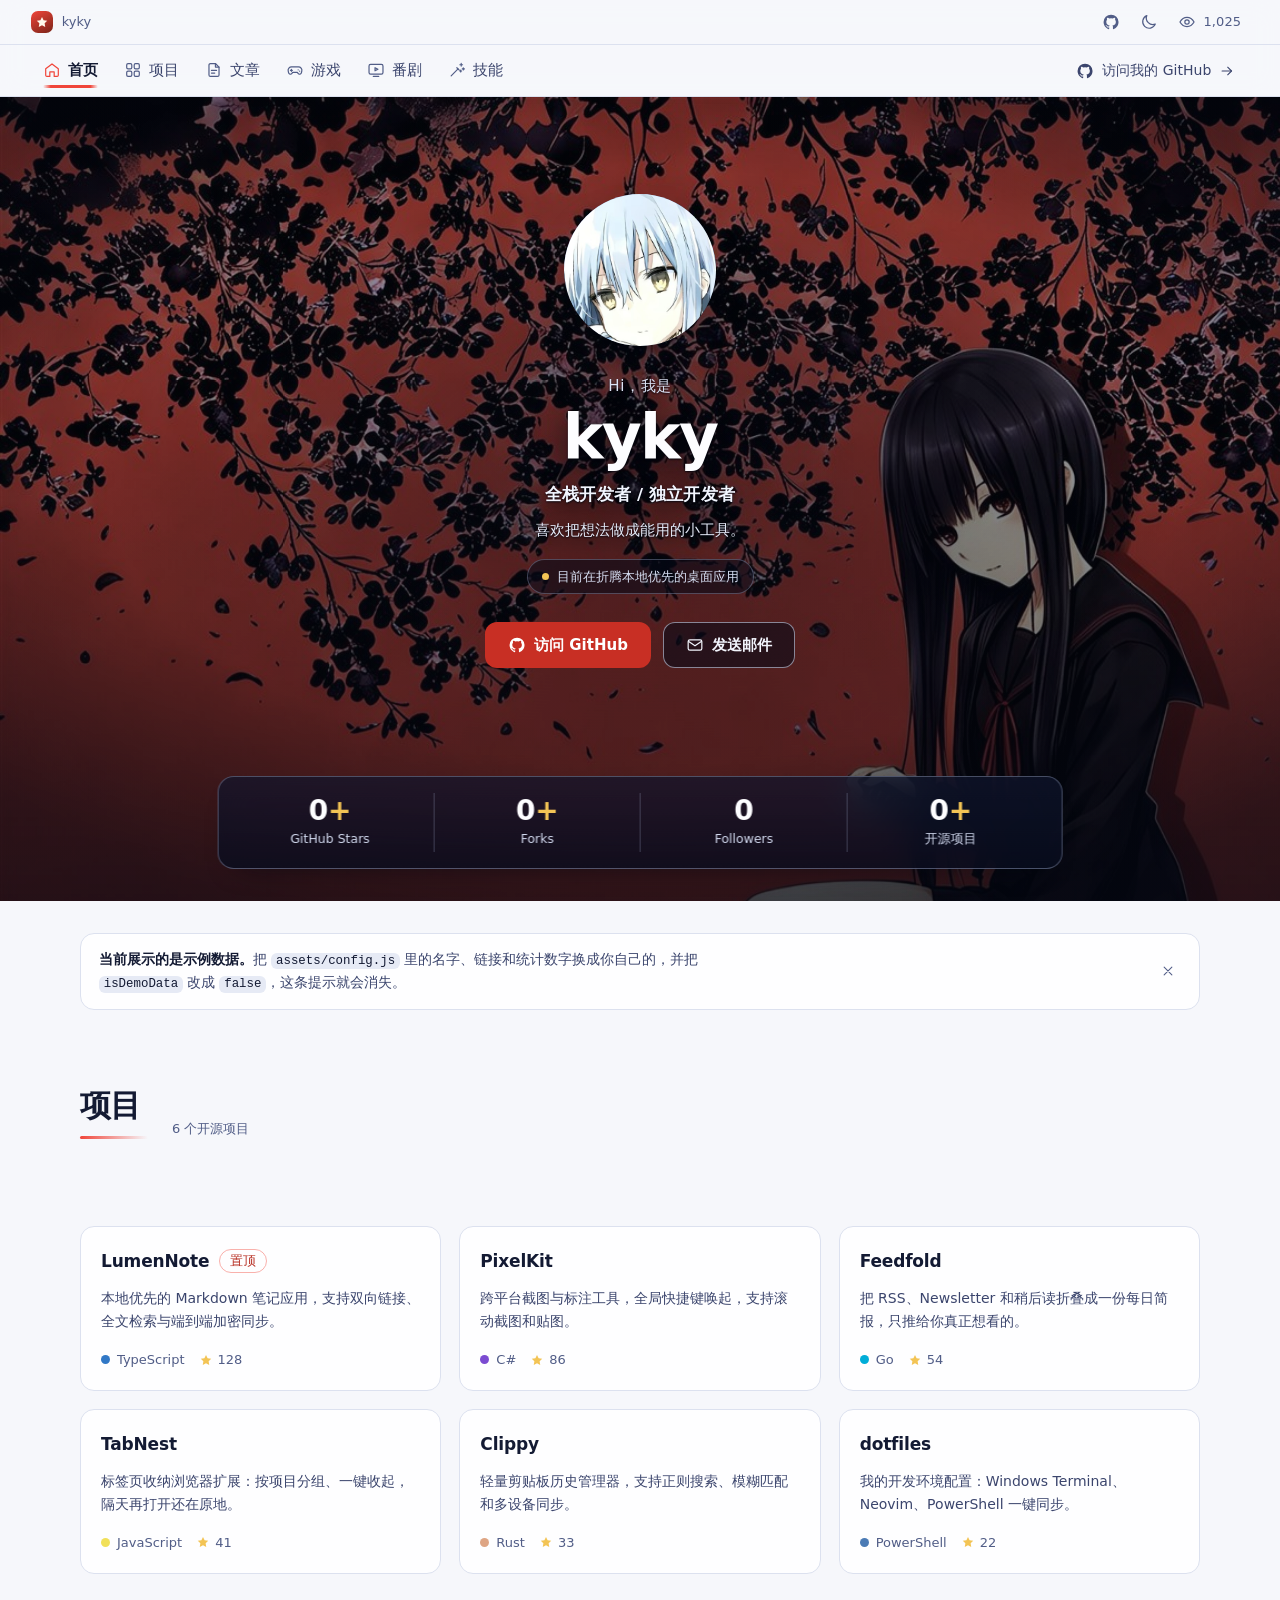
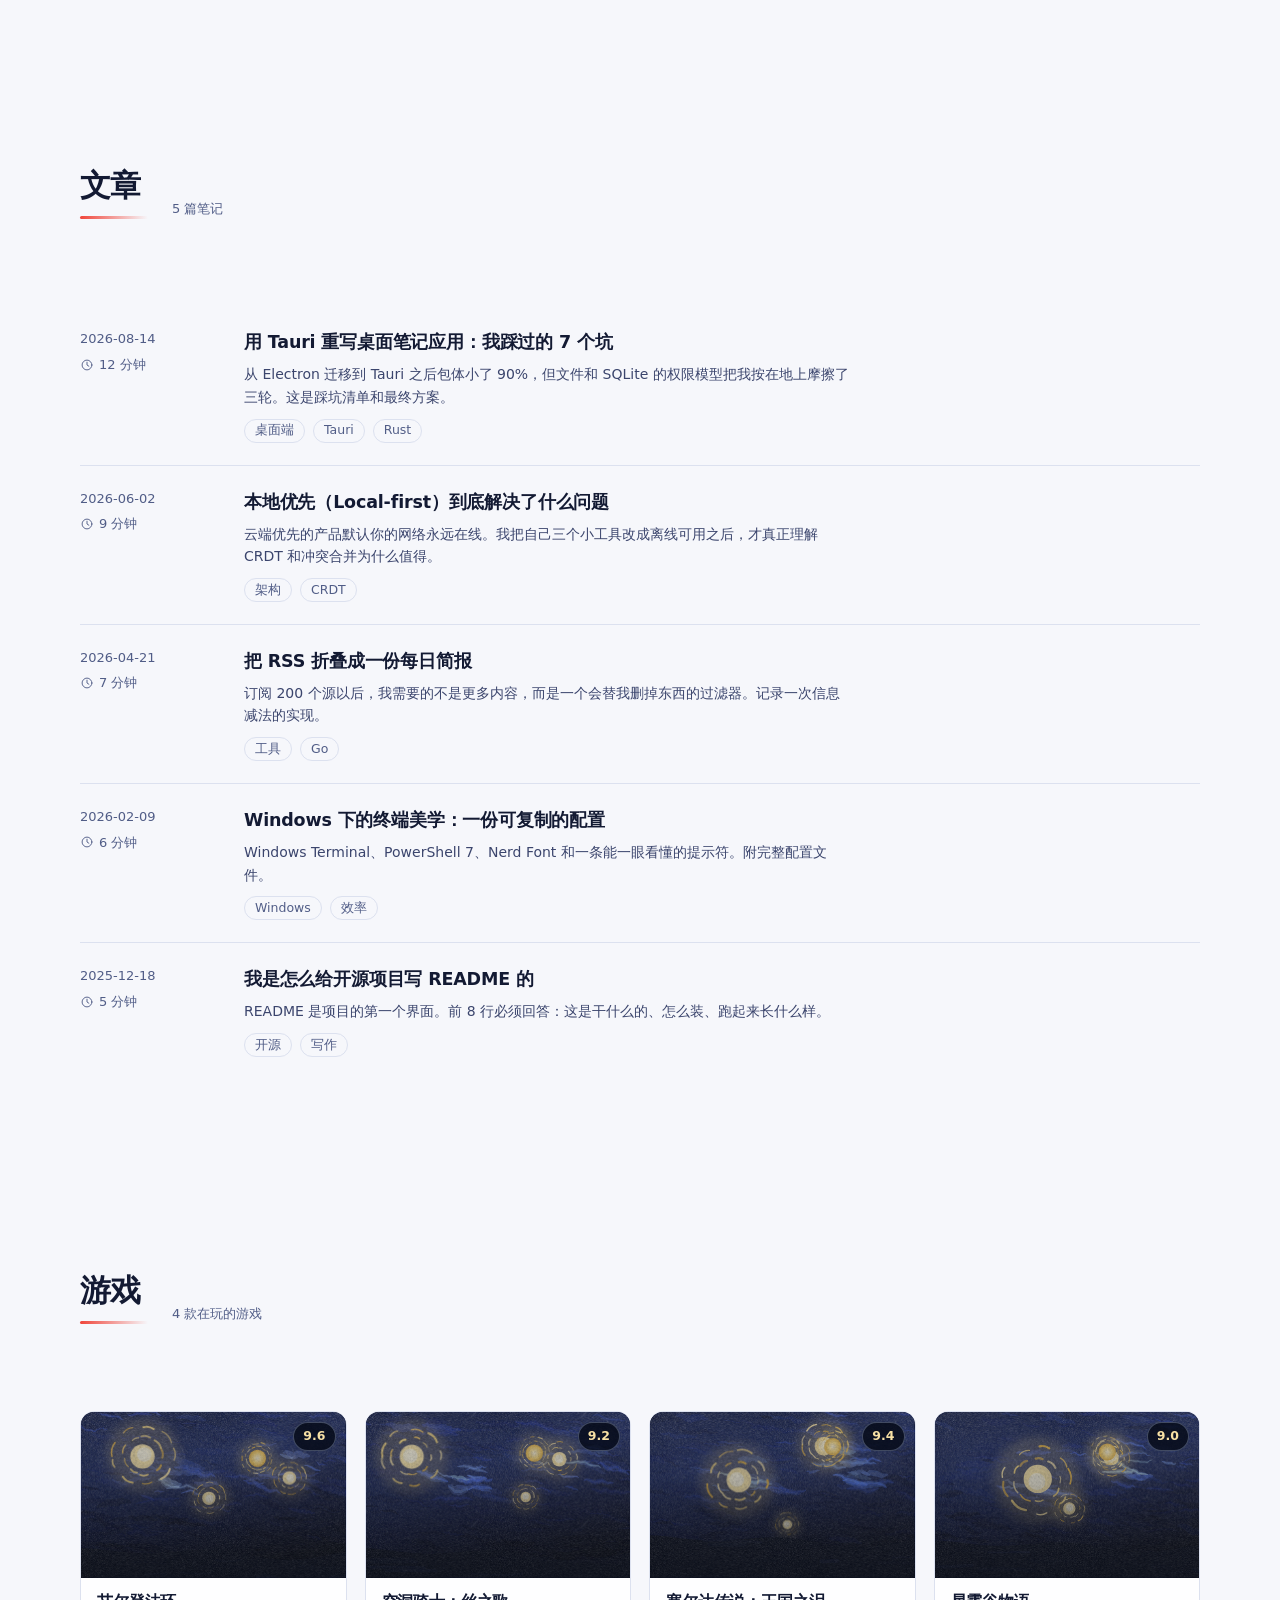
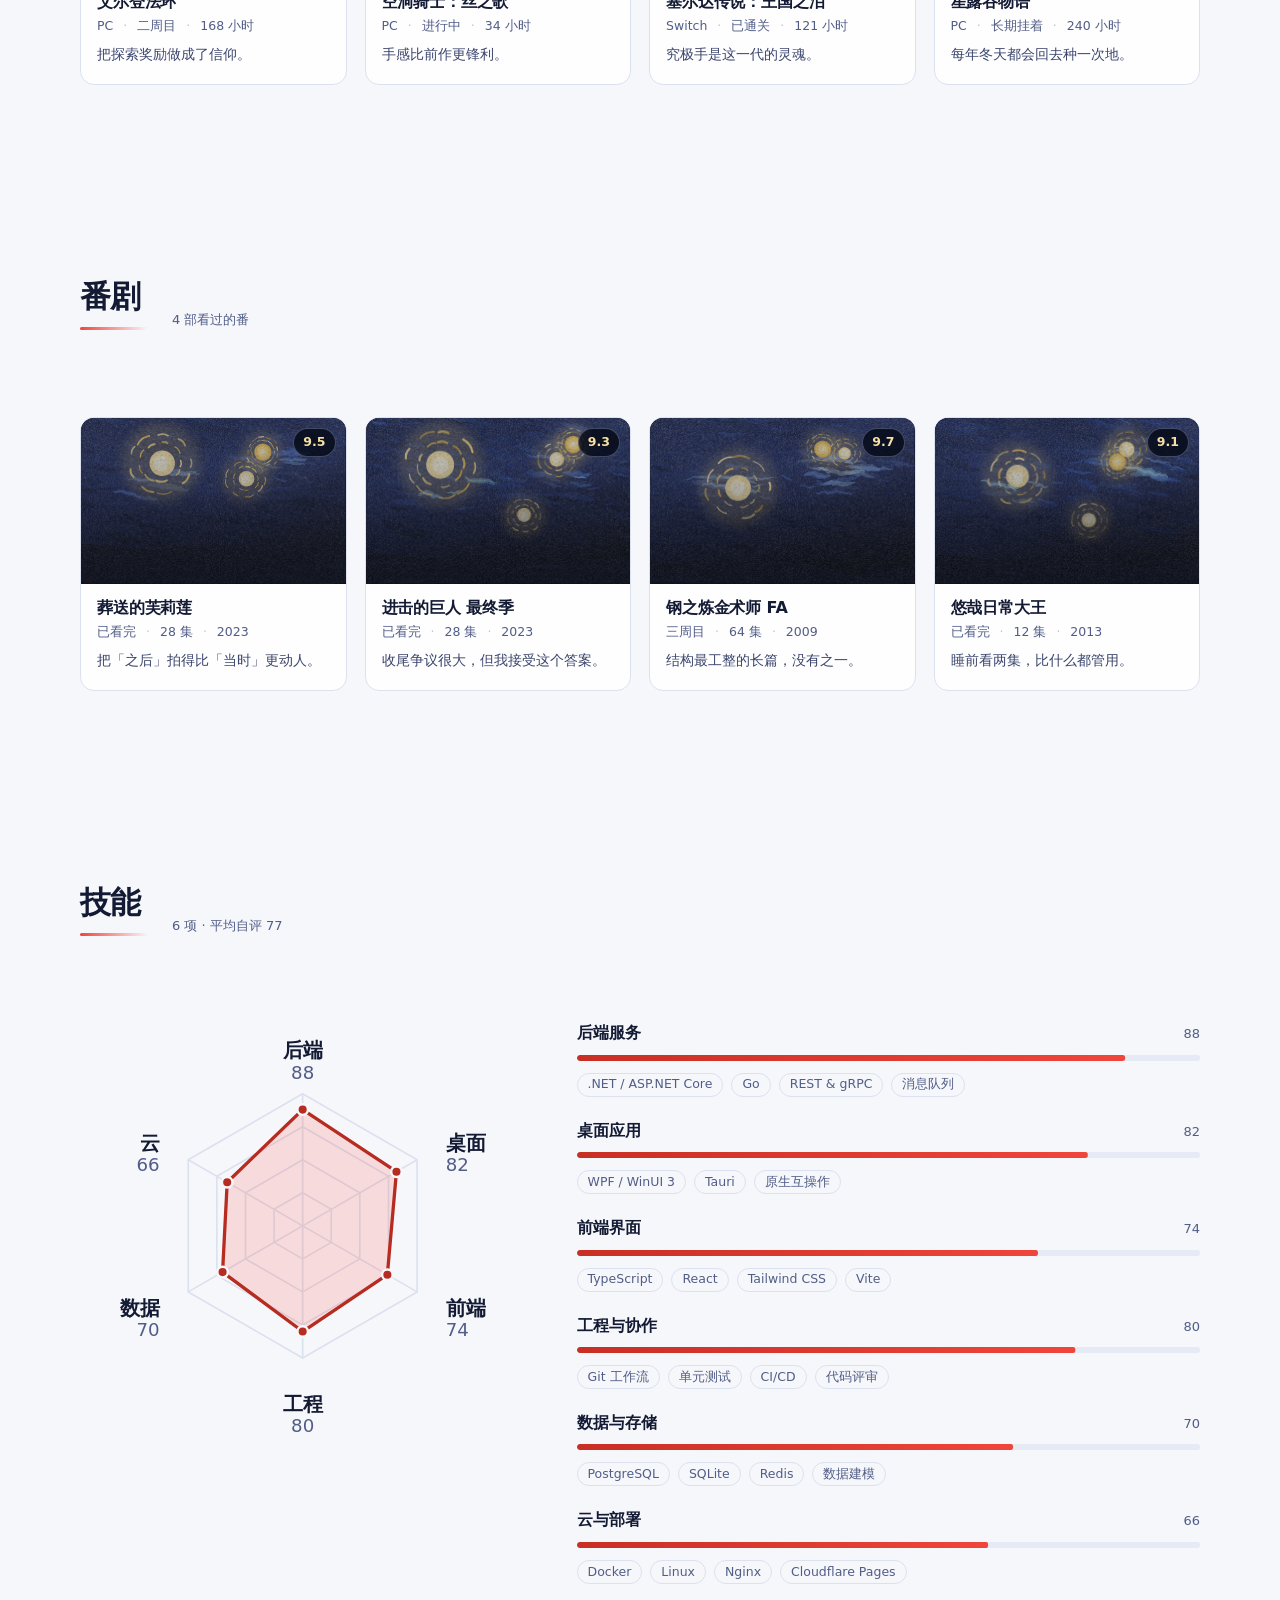
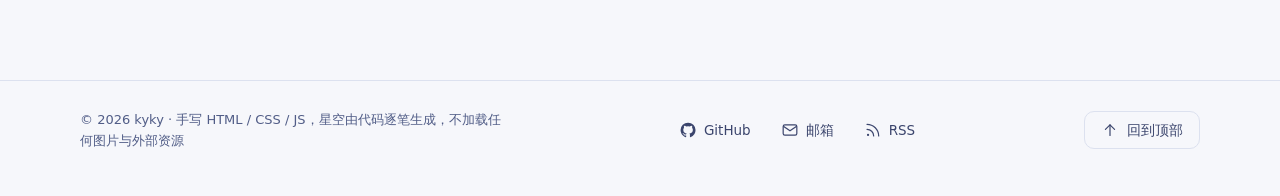
==== commit 917aa5d4: "Add files via upload" ====
--- a/index.html
+++ b/index.html
@@ -3,7 +3,7 @@
   <head>
     <meta charset="utf-8" />
     <meta name="viewport" content="width=device-width, initial-scale=1" />
-    <title>你的名字 · 个人主页</title>
+    <title>kyky · 个人主页</title>
     <meta name="description" content="全栈开发者 / 独立开发者 · 喜欢把想法做成能用的小工具。" />
     <meta name="color-scheme" content="dark light" />
     <meta name="theme-color" content="#070c1c" />
--- a/assets/styles.css
+++ b/assets/styles.css
@@ -479,6 +479,47 @@
   display: block;
 }
 
+/* 用自己的图当 Hero 背景时：图 + 一层压暗，保证压在上面的文字仍然读得清 */
+.hero__sky--photo {
+  display: block;
+}
+
+.hero__photo {
+  position: absolute;
+  top: 0;
+  left: 0;
+  width: 100%;
+  height: 100%;
+  display: block;
+  object-fit: cover;
+  /* 取景：从左上角开始对齐并放大 1.6 倍，把人物推到画面右侧，
+     中间留给标题文字。换背景图后想调整取景，改这两个值就行。 */
+  object-position: 0% 0%;
+  transform-origin: 0 0;
+  transform: scale(1.6);
+}
+
+.hero__scrim {
+  position: absolute;
+  inset: 0;
+  background:
+    linear-gradient(180deg, rgba(4, 7, 18, 0.3) 0%, rgba(4, 7, 18, 0.32) 42%, rgba(4, 7, 18, 0.66) 100%),
+    radial-gradient(ellipse 68% 60% at 50% 46%, rgba(4, 7, 18, 0.44), rgba(4, 7, 18, 0.08) 62%, rgba(4, 7, 18, 0.44) 100%);
+}
+
+.hero.is-painted .hero__photo {
+  animation: photo-in 1.8s var(--ease) both;
+}
+
+@keyframes photo-in {
+  from {
+    opacity: 0;
+  }
+  to {
+    opacity: 1;
+  }
+}
+
 /* 首屏「被画出来」的那一下：整幅画先显影，文字再一级级浮上来。
    动画挂在 .sky 这个整体元素上（只走合成层），不去动内部的滤镜图层，
    所以在 1000+ 条笔触的情况下也不会掉帧。默认状态全部可见。 */
@@ -1515,6 +1556,13 @@
 }
 
 @media (max-width: 620px) {
+  /* 手机竖屏窄，重新取景：让人物留在画面里，别被裁掉 */
+  .hero__photo {
+    /* 手机竖屏只取画面左侧：暗色花枝 + 红底，中间干净，人物留给宽屏看 */
+    object-position: 6% 4%;
+    transform: scale(1.05);
+  }
+
   .projects {
     grid-template-columns: minmax(0, 1fr);
   }
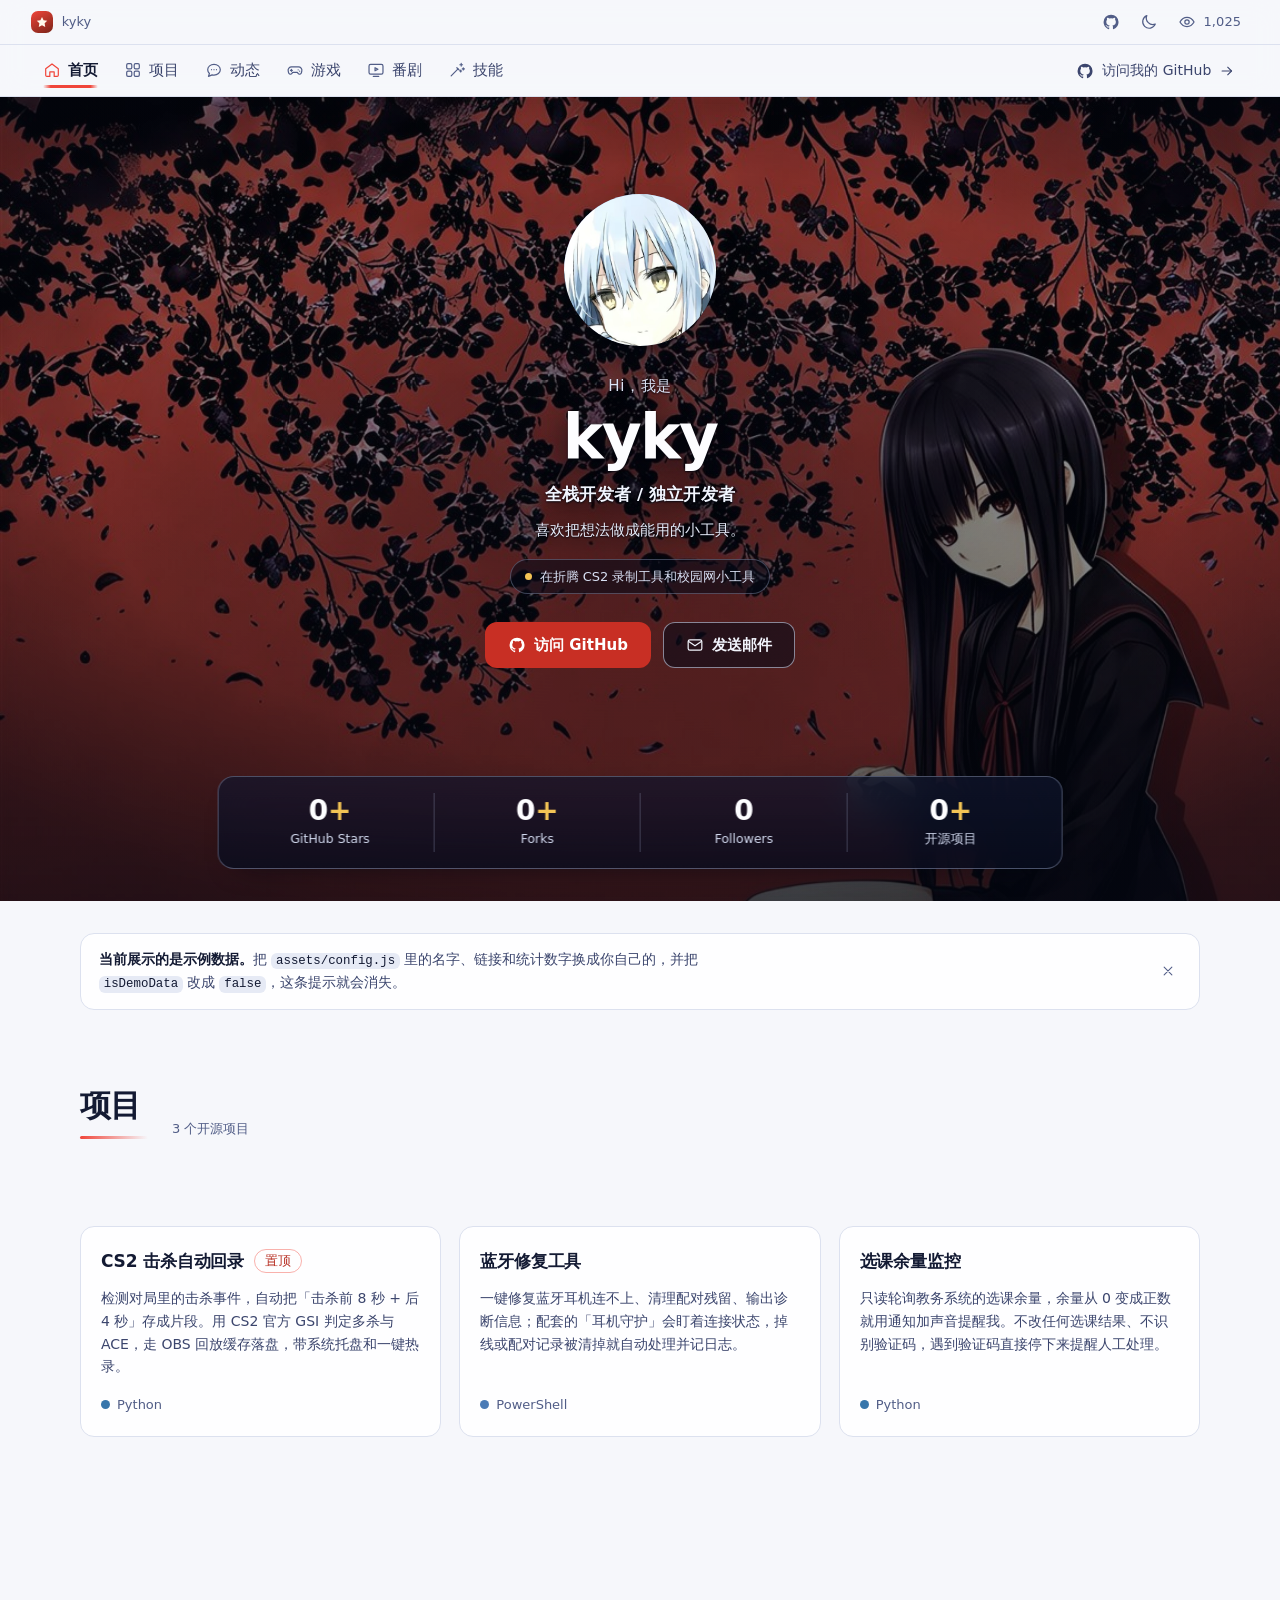
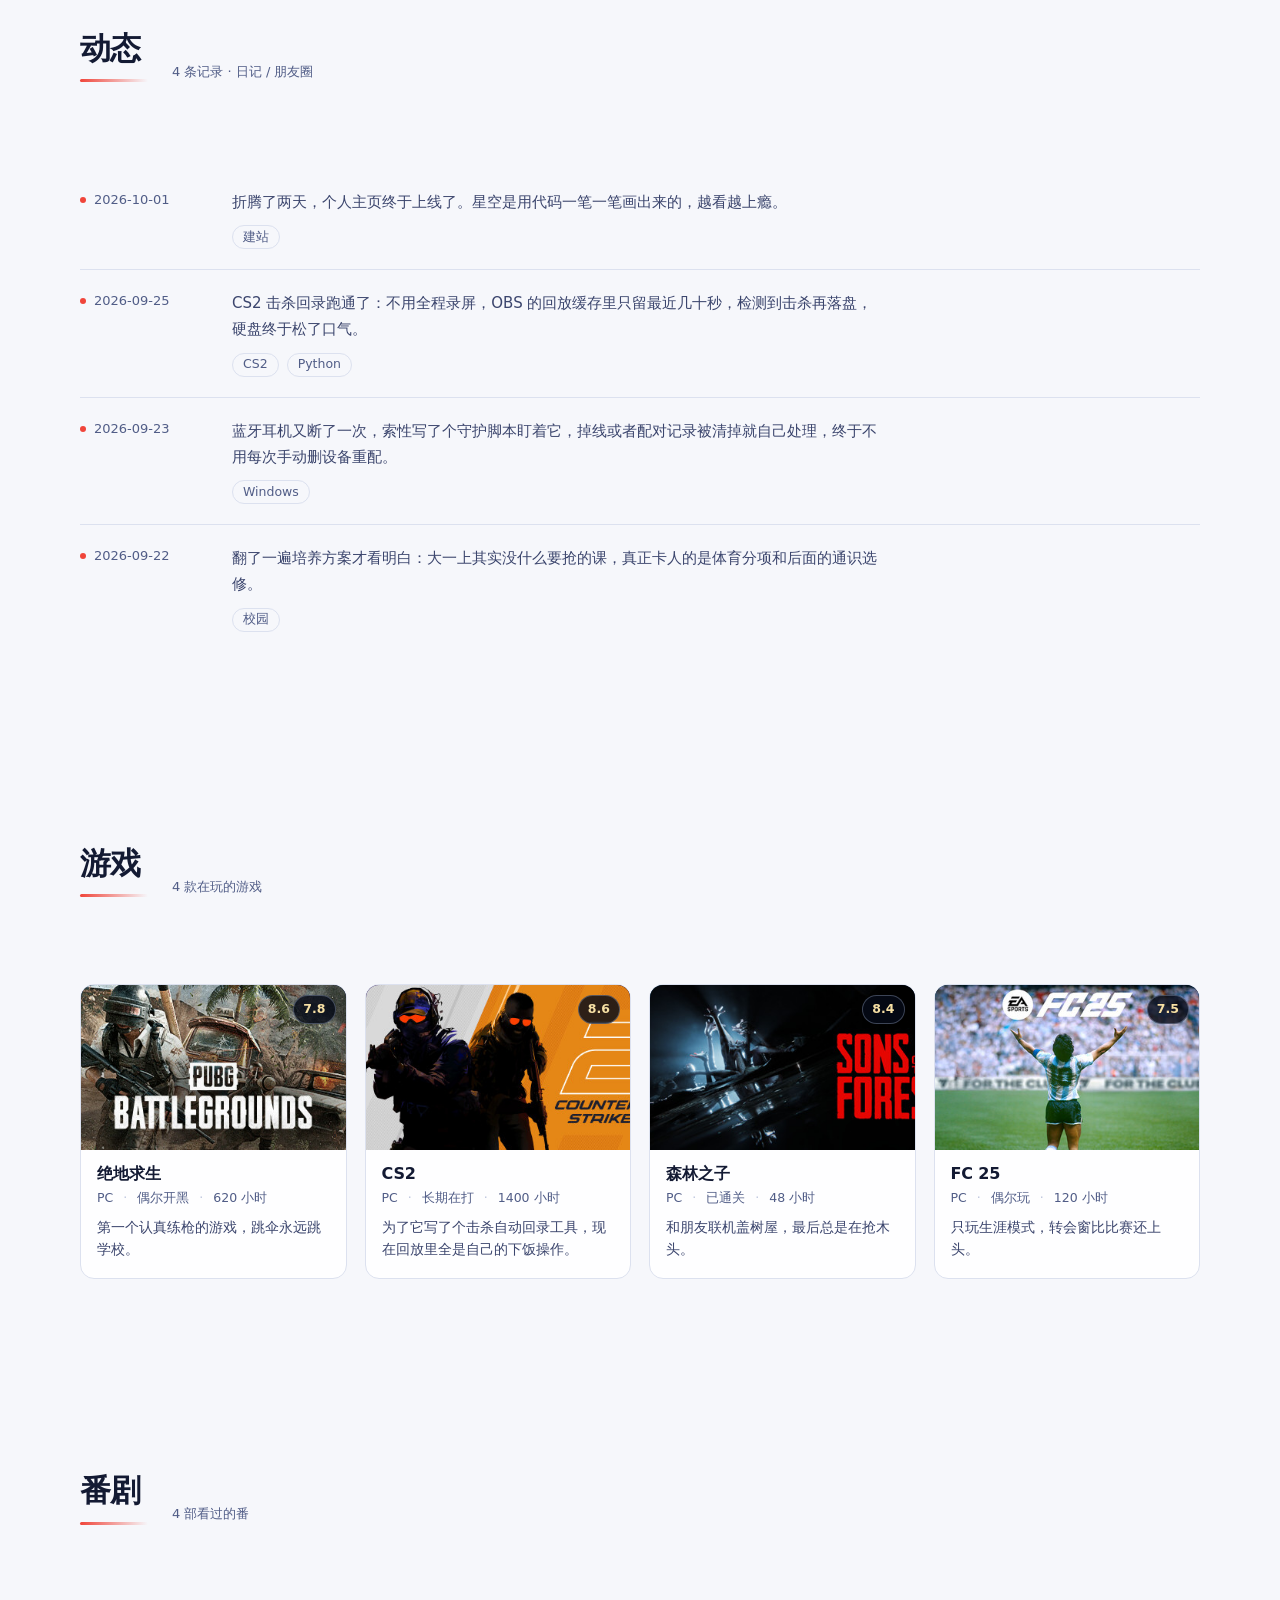
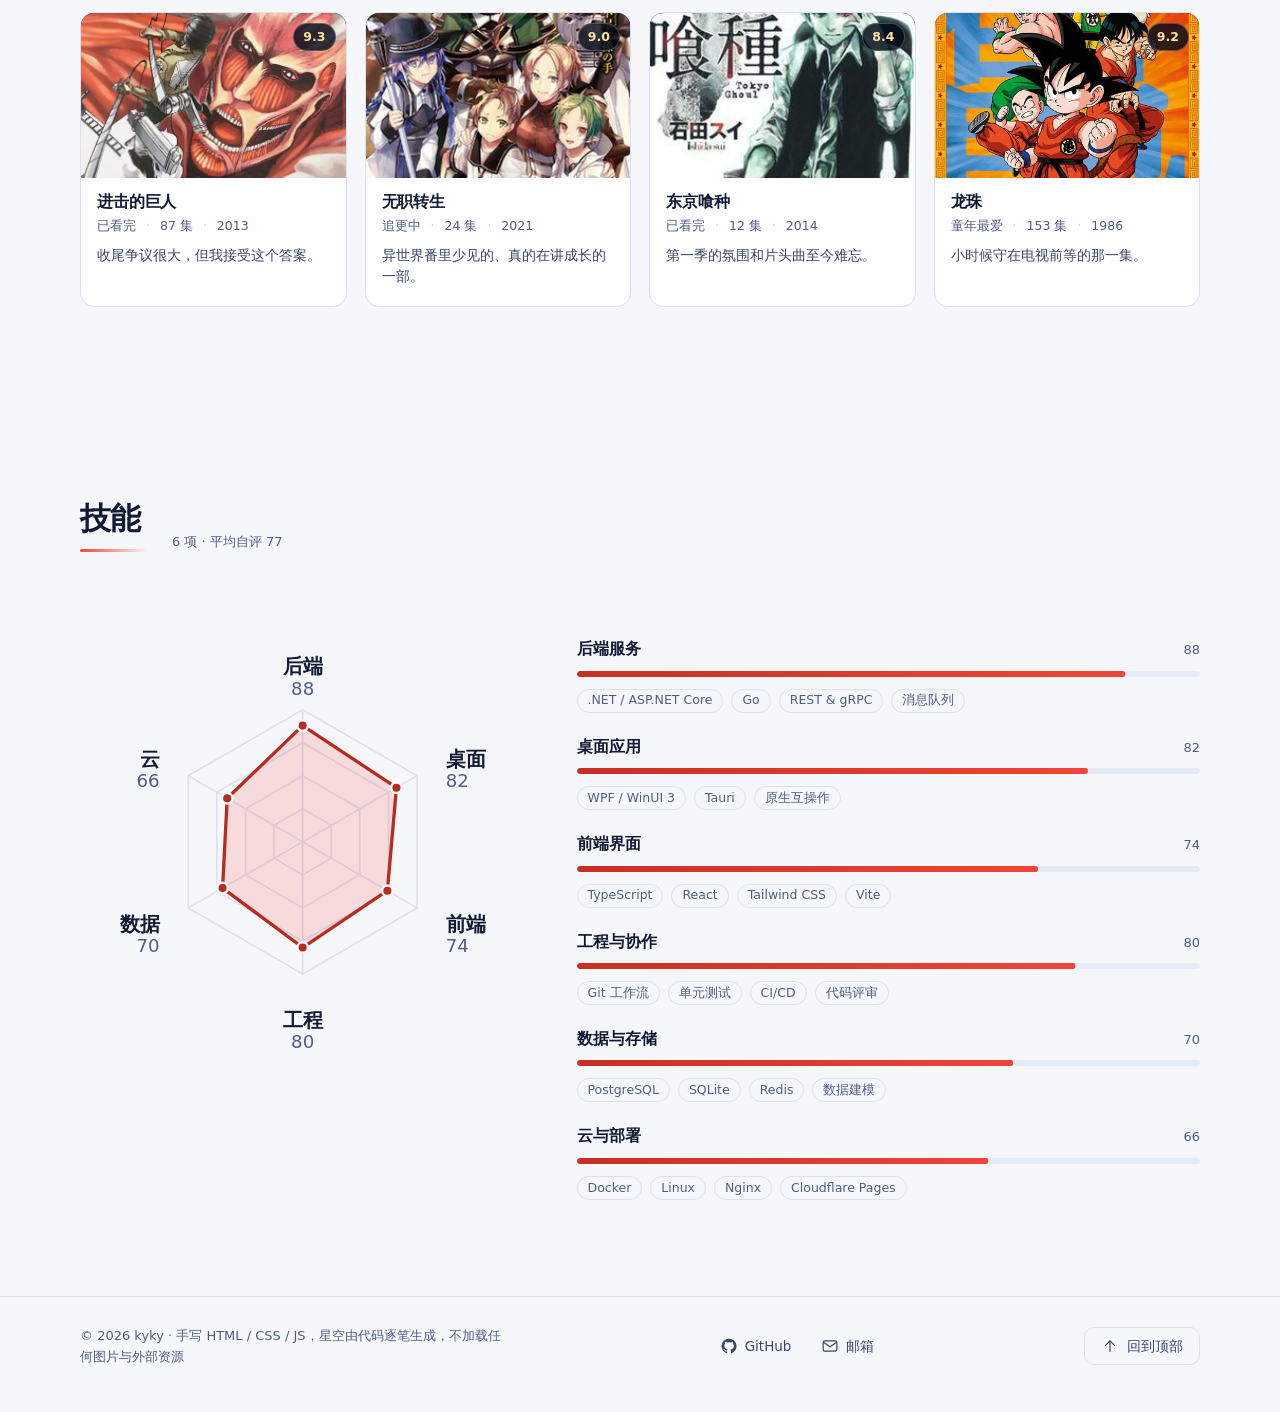
==== commit 320b203e: "Add files via upload" ====
--- a/index.html
+++ b/index.html
@@ -4,9 +4,18 @@
     <meta charset="utf-8" />
     <meta name="viewport" content="width=device-width, initial-scale=1" />
     <title>kyky · 个人主页</title>
-    <meta name="description" content="全栈开发者 / 独立开发者 · 喜欢把想法做成能用的小工具。" />
+    <meta name="description" content="kyky 的个人主页：全栈开发者 / 独立开发者，喜欢把想法做成能用的小工具。" />
+    <meta name="author" content="kyky" />
     <meta name="color-scheme" content="dark light" />
     <meta name="theme-color" content="#070c1c" />
+    <!-- 分享到微信 / QQ / X 时显示的卡片信息 -->
+    <meta property="og:type" content="profile" />
+    <meta property="og:title" content="kyky · 个人主页" />
+    <meta property="og:description" content="全栈开发者 / 独立开发者 · 喜欢把想法做成能用的小工具。" />
+    <meta property="og:url" content="https://simpleiiwi.github.io/" />
+    <meta property="og:image" content="https://simpleiiwi.github.io/assets/avatar.jpg" />
+    <meta name="twitter:card" content="summary" />
+    <link rel="canonical" href="https://simpleiiwi.github.io/" />
     <link rel="icon" href="favicon.svg" type="image/svg+xml" />
     <link rel="stylesheet" href="assets/styles.css" />
     <link rel="stylesheet" href="assets/diag.css" />
@@ -97,6 +106,14 @@
         </div>
       </section>
 
+      <!-- ======================= 动态 / 日记 ======================= -->
+      <section class="section" id="moments" aria-labelledby="moments-title">
+        <div class="shell" data-reveal>
+          <div class="section-head" data-moments-head></div>
+          <ul class="moments" data-moments></ul>
+        </div>
+      </section>
+
       <!-- =========================== 游戏 =========================== -->
       <section class="section" id="games" aria-labelledby="games-title">
         <div class="shell" data-reveal>
@@ -144,10 +161,11 @@
       </p>
     </noscript>
 
-    <!-- 顺序不能变：自检 → 图标 → 数据 → 星空引擎 → 雷达图 → 路由 → 主逻辑 -->
+    <!-- 顺序不能变：自检 → 图标 → 数据 → 动态 → 星空引擎 → 雷达图 → 路由 → 主逻辑 -->
     <script src="assets/diag.js"></script>
     <script src="assets/icons.js"></script>
     <script src="assets/config.js"></script>
+    <script src="assets/moments.js"></script>
     <script src="assets/sky.js"></script>
     <script src="assets/radar.js"></script>
     <script src="assets/router.js"></script>
--- a/assets/styles.css
+++ b/assets/styles.css
@@ -915,6 +915,13 @@
   box-shadow: var(--shadow-lift);
 }
 
+/* 还没开源、没有链接的项目：做成不可点的卡片，就别跟着hover抬起来骗人了 */
+.project--static:hover {
+  transform: none;
+  border-color: var(--line);
+  box-shadow: none;
+}
+
 .project__head {
   display: flex;
   align-items: center;
@@ -1108,6 +1115,93 @@
   width: 100%;
   height: 100%;
   display: block;
+}
+
+/* 游戏 / 番剧封面：按名字算一个色相，做一张双色渐变海报 + 首字。
+   比原来的"程序生成小星空"清楚得多，也完全不需要图片文件。 */
+.cover--poster {
+  display: grid;
+  place-items: center;
+  background:
+    linear-gradient(115deg, rgba(255, 255, 255, 0) 40%, rgba(255, 255, 255, 0.07) 50%, rgba(255, 255, 255, 0) 60%),
+    radial-gradient(circle at 24% 16%, hsla(var(--cover-hue), 72%, 64%, 0.42), transparent 60%),
+    linear-gradient(146deg, hsl(var(--cover-hue), 50%, 30%), hsl(calc(var(--cover-hue) + 28), 56%, 15%));
+}
+
+.cover__glyph {
+  font-family: var(--font-sans);
+  font-size: clamp(2.6rem, 4.2vw, 3.5rem);
+  font-weight: 800;
+  letter-spacing: -0.04em;
+  line-height: 1;
+  color: rgba(255, 255, 255, 0.9);
+  text-shadow: 0 6px 24px rgba(3, 6, 16, 0.5);
+}
+
+/* 有真封面图时，图盖在渐变海报上面；图挂了会自动被移除，露出下面的首字海报 */
+.cover__img {
+  position: absolute;
+  inset: 0;
+  width: 100%;
+  height: 100%;
+  object-fit: cover;
+}
+
+/* --------------------------- 动态 / 日记 --------------------------- */
+
+.moments {
+  display: flex;
+  flex-direction: column;
+}
+
+.moments > li + li {
+  border-top: 1px solid var(--line);
+}
+
+.moment {
+  display: grid;
+  grid-template-columns: 128px minmax(0, 1fr);
+  gap: 24px;
+  padding: 20px 0;
+}
+
+.moment__date {
+  position: relative;
+  padding-left: 14px;
+  color: var(--text-3);
+  font-size: 13px;
+  font-variant-numeric: tabular-nums;
+}
+
+/* 每条前面一个小红点：一眼能看出这是「按日期记的流水」 */
+.moment__date::before {
+  content: "";
+  position: absolute;
+  left: 0;
+  top: 0.62em;
+  width: 6px;
+  height: 6px;
+  border-radius: 50%;
+  background: var(--accent);
+}
+
+.moment__body {
+  display: flex;
+  flex-direction: column;
+}
+
+.moment__text {
+  max-width: 68ch;
+  color: var(--text-2);
+  font-size: 15px;
+  line-height: 1.75;
+}
+
+.moment__tags {
+  display: flex;
+  flex-wrap: wrap;
+  gap: 8px;
+  margin-top: 10px;
 }
 
 .media-card__rating {
@@ -1529,6 +1623,11 @@
 }
 
 @media (max-width: 768px) {
+  .moment {
+    grid-template-columns: minmax(0, 1fr);
+    gap: 8px;
+  }
+
   .media-grid {
     grid-template-columns: repeat(2, minmax(0, 1fr));
   }
